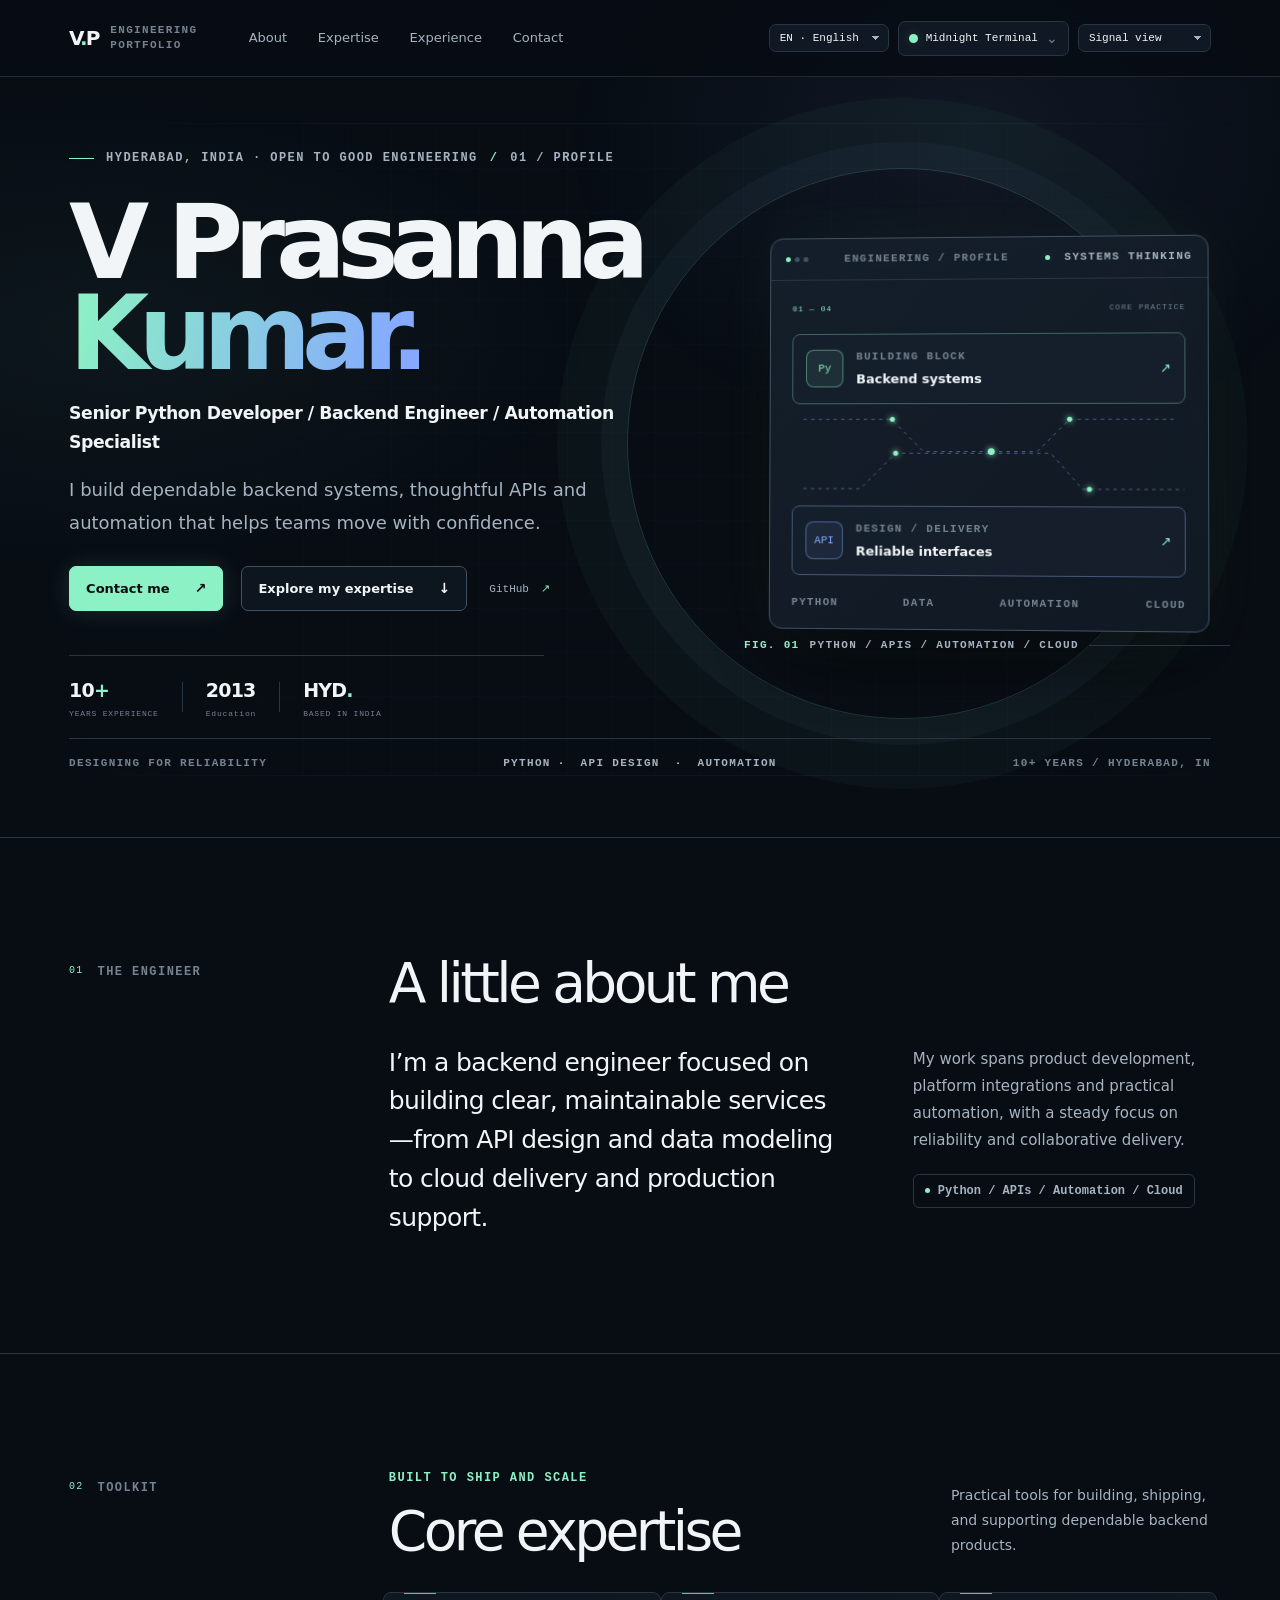
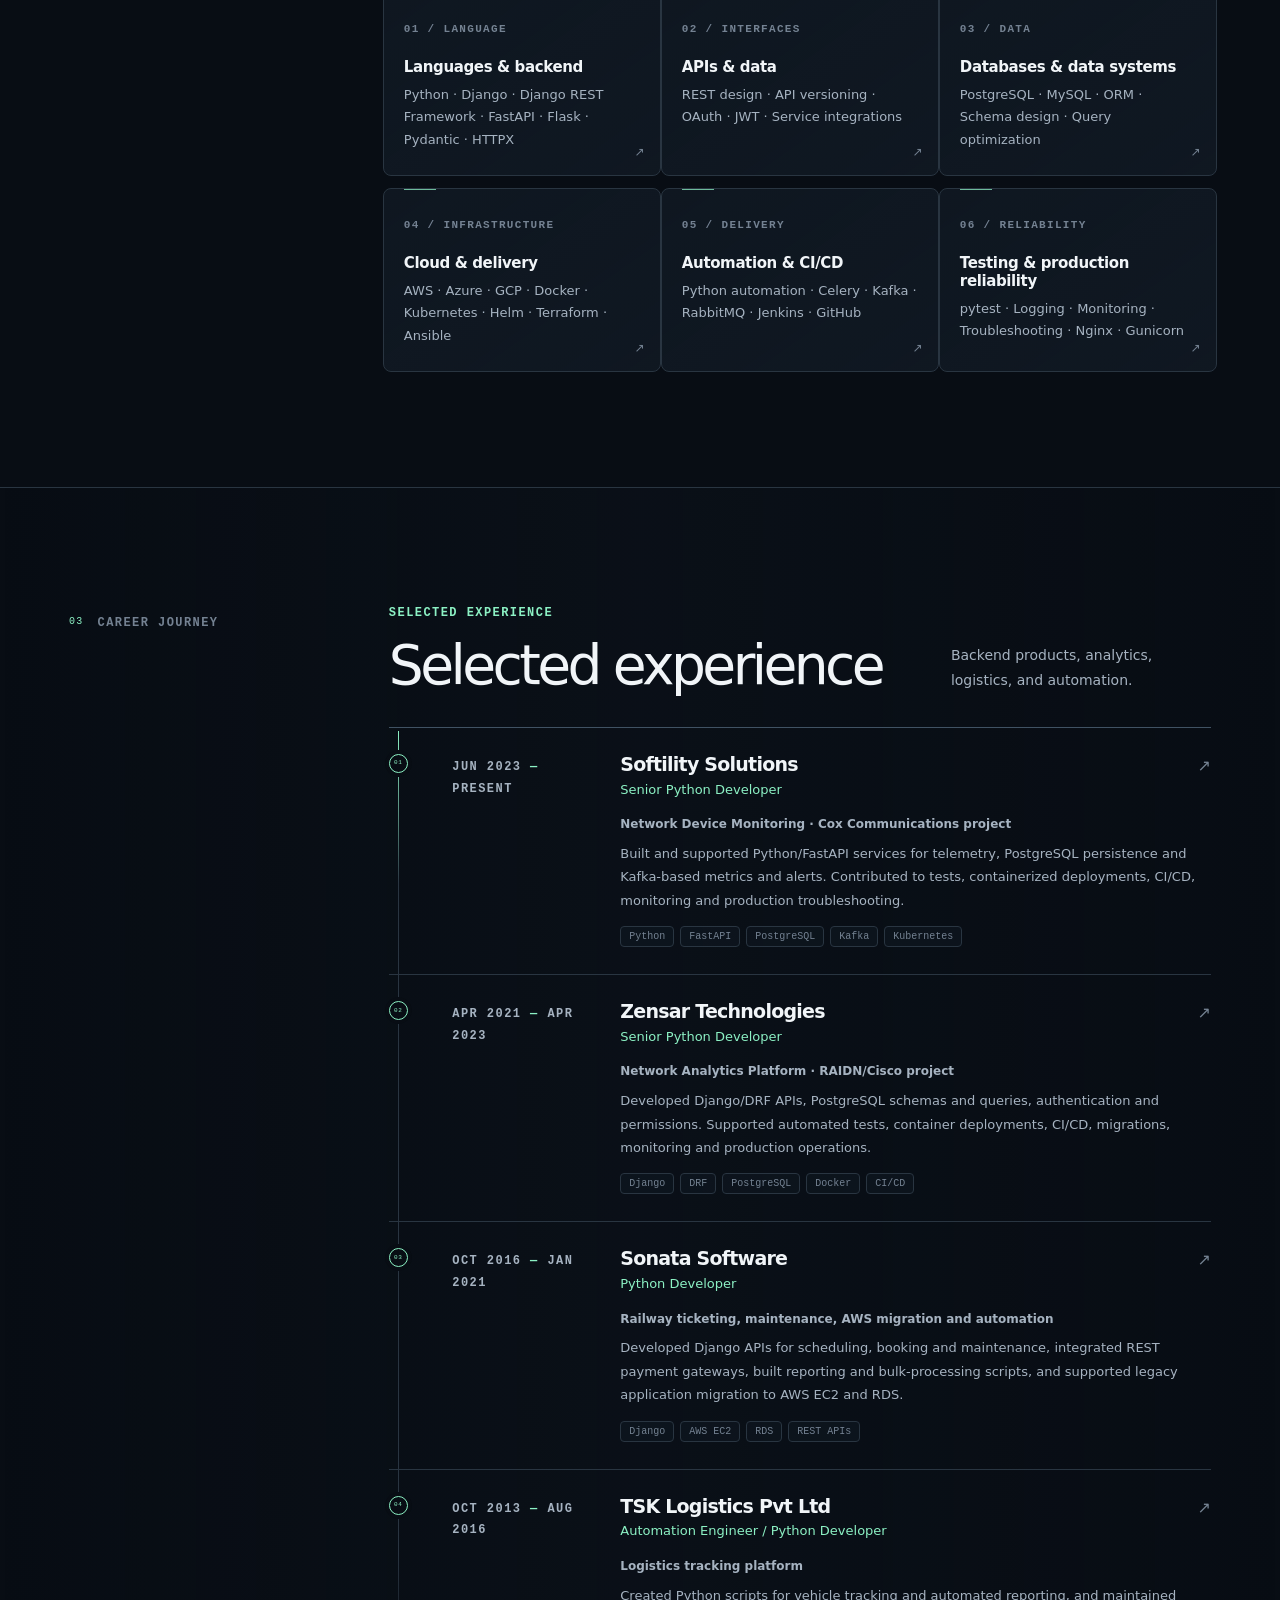
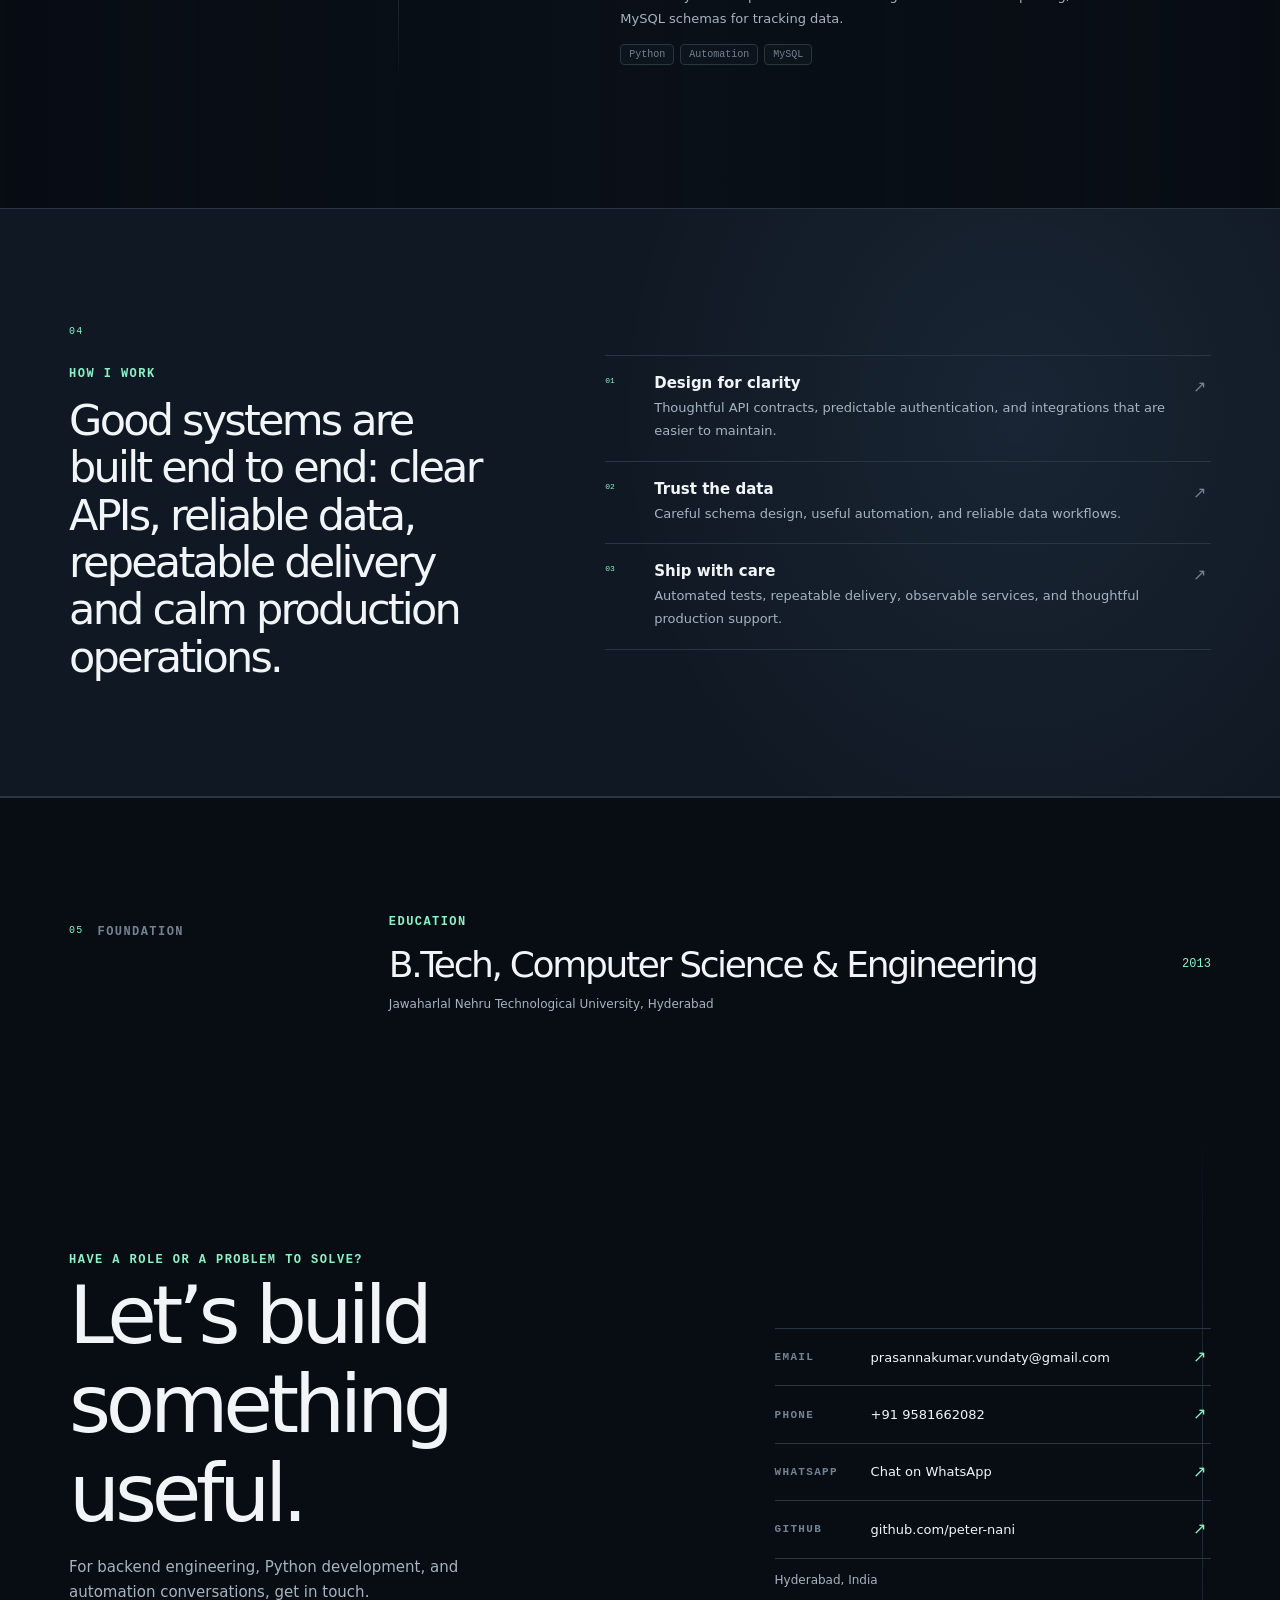
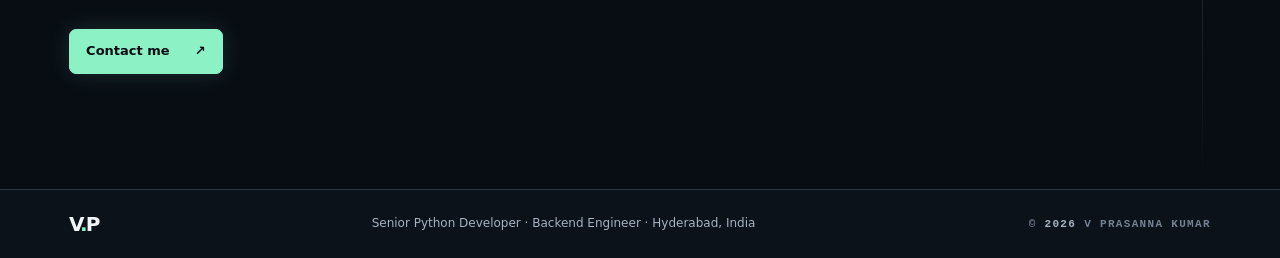
==== index.html @ 7257a162 "informative profile" ====
<!doctype html>
<html lang="en">
<head>
  <meta charset="utf-8">
  <meta name="viewport" content="width=device-width, initial-scale=1">
  <meta name="theme-color" content="#080d14">
  <meta name="author" content="V Prasanna Kumar">
  <meta name="robots" content="index, follow, max-snippet:-1, max-image-preview:large">
  <meta name="description" content="Senior Python Developer in Hyderabad, India, with 10+ years of experience in Python, Django, FastAPI, REST APIs, PostgreSQL, AWS, Docker, Kubernetes and automation.">
  <meta property="og:type" content="profile">
  <meta property="og:site_name" content="V Prasanna Kumar — Engineering Portfolio">
  <meta property="og:locale" content="en_IN">
  <meta property="og:title" content="V Prasanna Kumar — Senior Python Developer">
  <meta property="og:description" content="Backend systems, thoughtful APIs, and practical automation.">
  <meta property="og:url" content="/en/">
  <meta name="twitter:card" content="summary">
  <meta name="twitter:title" content="V Prasanna Kumar — Senior Python Developer">
  <meta name="twitter:description" content="Backend systems, thoughtful APIs, and practical automation.">
  <title>V Prasanna Kumar — Senior Python Developer | Django, FastAPI &amp; Backend APIs</title>
  <link rel="canonical" href="/en/">
  <link rel="alternate" hreflang="en" href="/en/">
  <link rel="alternate" hreflang="hi" href="/hi/">
  <link rel="alternate" hreflang="te" href="/te/">
  <link rel="alternate" hreflang="zh" href="/zh/">
  <link rel="alternate" hreflang="de" href="/de/">
  <link rel="alternate" hreflang="ur" href="/ur/">
  <link rel="alternate" hreflang="es" href="/es/">
  <link rel="alternate" hreflang="pt" href="/pt/">
  <link rel="alternate" hreflang="ru" href="/ru/">
  <link rel="alternate" hreflang="ar" href="/ar/">
  <link rel="alternate" hreflang="fr" href="/fr/">
  <link rel="alternate" hreflang="ko" href="/ko/">
  <link rel="alternate" hreflang="x-default" href="/en/">
  <link rel="icon" href="/favicon.svg" type="image/svg+xml">
  <script src="/theme-init.js"></script>
  <link href="https://cdn.jsdelivr.net/npm/bootstrap@5.3.8/dist/css/bootstrap.min.css" rel="stylesheet" integrity="sha384-sRIl4kxILFvY47J16cr9ZwB07vP4J8+LH7qKQnuqkuIAvNWLzeN8tE5YBujZqJLB" crossorigin="anonymous">
  <link rel="stylesheet" href="/styles.css">
  <link rel="stylesheet" href="/themes.css">
  <link rel="stylesheet" href="/views.css">
  <script type="application/ld+json">{"@context":"https://schema.org","@type":"ProfilePage","name":"V Prasanna Kumar — Senior Python Developer","url":"/en/","mainEntity":{"@type":"Person","name":"V Prasanna Kumar","jobTitle":"Senior Python Developer | Backend Engineer | Automation Specialist","description":"Senior Python developer with 10+ years of experience building maintainable services with Python, Django, Django REST Framework and FastAPI.","url":"/en/","email":"mailto:prasannakumar.vundaty@gmail.com","sameAs":["https://github.com/peter-nani"],"address":{"@type":"PostalAddress","addressLocality":"Hyderabad","addressCountry":"IN"},"knowsAbout":["Python","Django","FastAPI","REST API Development","PostgreSQL","AWS","Docker","Kubernetes","Automation"]}}</script>
</head>
<body data-theme="midnight" data-view="signal">
  <a class="skip-link" href="#main">Skip to content</a>
  <div class="ambient" aria-hidden="true"></div>
  <header class="site-header">
    <div class="header-inner container-fluid">
      <a class="brand" href="#top" aria-label="V Prasanna Kumar — home"><span class="brand-mark">V<span>.</span>P</span><span class="brand-caption">ENGINEERING<br>PORTFOLIO</span></a>
      <nav class="main-nav" aria-label="Main navigation">
        <a href="#about" data-i="navAbout">About</a><a href="#expertise" data-i="navExpertise">Expertise</a><a href="#experience" data-i="navExperience">Experience</a><a href="#contact" data-i="navContact">Contact</a>
      </nav>
      <div class="header-tools">
        <label class="visually-hidden" for="language">Choose language</label>
        <select id="language" class="form-select form-select-sm language-select" aria-label="Choose language">
          <option value="en">EN · English</option><option value="hi">हिंदी</option><option value="te">తెలుగు</option><option value="zh">中文</option><option value="de">Deutsch</option><option value="ur">اردو</option><option value="es">Español</option><option value="pt">Português</option><option value="ru">Русский</option><option value="ar">العربية</option><option value="fr">Français</option><option value="ko">한국어</option>
        </select>
        <details class="theme-picker">
          <summary aria-label="Choose a color theme"><span class="theme-current-dot"></span><span class="theme-current-name">Midnight Terminal</span><span class="chevron" aria-hidden="true">⌄</span></summary>
          <div class="theme-menu" role="group" aria-label="Color themes">
            <button type="button" class="theme-option" data-theme-value="midnight" aria-pressed="true"><i class="swatch swatch-midnight"></i>Midnight Terminal</button>
            <button type="button" class="theme-option" data-theme-value="navy" aria-pressed="false"><i class="swatch swatch-navy"></i>Executive Navy</button>
            <button type="button" class="theme-option" data-theme-value="nordic" aria-pressed="false"><i class="swatch swatch-nordic"></i>Nordic Light</button>
            <button type="button" class="theme-option" data-theme-value="violet" aria-pressed="false"><i class="swatch swatch-violet"></i>Electric Violet</button>
            <button type="button" class="theme-option" data-theme-value="emerald" aria-pressed="false"><i class="swatch swatch-emerald"></i>Emerald Studio</button>
            <button type="button" class="theme-option" data-theme-value="sunset" aria-pressed="false"><i class="swatch swatch-sunset"></i>Sunset Gradient</button>
            <button type="button" class="theme-option" data-theme-value="mono" aria-pressed="false"><i class="swatch swatch-mono"></i>Monochrome Editorial</button>
            <button type="button" class="theme-option" data-theme-value="ocean" aria-pressed="false"><i class="swatch swatch-ocean"></i>Oceanic Teal</button>
            <button type="button" class="theme-option" data-theme-value="sand" aria-pressed="false"><i class="swatch swatch-sand"></i>Warm Sand</button>
            <button type="button" class="theme-option" data-theme-value="cyber" aria-pressed="false"><i class="swatch swatch-cyber"></i>Cyberpunk Contrast</button>
            <button type="button" class="theme-option" data-theme-value="royal" aria-pressed="false"><i class="swatch swatch-royal"></i>Royal Blue</button>
            <button type="button" class="theme-option" data-theme-value="rose" aria-pressed="false"><i class="swatch swatch-rose"></i>Soft Rose</button>
          </div>
        </details>
        <label class="visually-hidden" for="view">Choose design version</label>
        <select id="view" class="form-select form-select-sm view-select" aria-label="Choose design version"><option value="signal">Signal view</option><option value="editorial">Editorial view</option><option value="studio">Studio view</option></select>
      </div>
    </div>
  </header>

  <main id="main">
    <section class="hero container-xxl" id="top" aria-labelledby="hero-title">
      <div class="hero-grid row align-items-center g-5">
        <div class="hero-copy col-lg-7 reveal">
          <div class="eyebrow"><span class="eyebrow-line"></span><span data-i="location">HYDERABAD, INDIA</span><span class="eyebrow-divider">/</span><span data-i="profileLabel">01 / PROFILE</span></div>
          <h1 id="hero-title">V Prasanna<br><span class="name-accent">Kumar<span class="name-period">.</span></span></h1>
          <p class="role-line" data-i="headline">Senior Python Developer / Backend Engineer / Automation Specialist</p>
          <p class="hero-intro" data-i="intro">I build dependable backend systems, thoughtful APIs and automation that helps teams move with confidence.</p>
          <div class="hero-actions">
            <a class="btn btn-primary action-primary" href="mailto:prasannakumar.vundaty@gmail.com"><span data-i="contactMe">Contact me</span><span class="button-arrow" aria-hidden="true">↗</span></a>
            <a class="btn btn-outline-secondary action-secondary" href="#expertise"><span data-i="explore">Explore my expertise</span><span class="button-arrow" aria-hidden="true">↓</span></a>
            <a class="github-link" href="https://github.com/peter-nani" target="_blank" rel="noopener noreferrer">GitHub <span aria-hidden="true">↗</span></a>
          </div>
          <div class="hero-facts"><div><strong>10<span>+</span></strong><small data-i="years">YEARS EXPERIENCE</small></div><span class="fact-divider"></span><div><strong>2013</strong><small data-i="educationTitle">EDUCATION</small></div><span class="fact-divider"></span><div><strong>HYD<span>.</span></strong><small data-i="based">BASED IN INDIA</small></div></div>
        </div>
        <div class="hero-art col-lg-5 reveal" role="group" aria-label="Technical focus: Python, APIs, automation, cloud">
          <div class="orbit orbit-one"></div><div class="orbit orbit-two"></div>
          <div class="console-window">
            <div class="console-top"><div class="console-lights"><i></i><i></i><i></i></div><span>ENGINEERING / PROFILE</span><span class="console-live"><i></i> SYSTEMS THINKING</span></div>
            <div class="console-content">
              <div class="console-index">01 — 04 <span>CORE PRACTICE</span></div>
              <div class="console-node"><div class="node-glyph">Py</div><div><small>BUILDING BLOCK</small><strong>Backend systems</strong></div><span class="node-mark">↗</span></div>
              <div class="circuit-map" aria-hidden="true"><svg viewBox="0 0 440 120" role="presentation"><path d="M2 18h105l38 38h80m0 0h54l38-38h121M2 100h68l42-42h113m0 0h70l37 42h118"/><circle cx="108" cy="18" r="3"/><circle cx="225" cy="56" r="4"/><circle cx="317" cy="18" r="3"/><circle cx="112" cy="58" r="3"/><circle cx="340" cy="100" r="3"/></svg></div>
              <div class="console-node node-secondary"><div class="node-glyph">API</div><div><small>DESIGN / DELIVERY</small><strong>Reliable interfaces</strong></div><span class="node-mark">↗</span></div>
              <div class="console-foot"><span>PYTHON</span><span>DATA</span><span>AUTOMATION</span><span>CLOUD</span></div>
            </div>
          </div>
          <div class="art-caption"><span class="caption-index">FIG. 01</span><span data-i="heroFocus">Python / APIs / Automation / Cloud</span><span class="caption-rule"></span></div>
        </div>
      </div>
      <div class="hero-bottomline"><span>DESIGNING FOR RELIABILITY</span><span class="bottomline-center">PYTHON<span>·</span> API DESIGN <span>·</span> AUTOMATION</span><span>10+ YEARS / HYDERABAD, IN</span></div>
    </section>

    <section class="content-section about-section" id="about" aria-labelledby="about-heading">
      <div class="container-xxl section-grid"><div class="section-aside reveal"><span class="section-number">01</span><span class="section-kicker">THE ENGINEER</span></div><div class="section-main reveal"><h2 id="about-heading" data-i="aboutTitle">Engineering that feels <em>thoughtful.</em></h2><div class="about-columns"><p class="about-lead" data-i="aboutCopy">I’m a backend engineer focused on building clear, maintainable services—from API design and data modeling to cloud delivery and production support.</p><div><p class="body-copy" data-i="aboutSub">My work spans product development, platform integrations and practical automation, with a steady focus on reliability and collaborative delivery.</p><div class="focus-stamp"><span class="stamp-dot"></span><span data-i="heroFocus">Python / APIs / Automation / Cloud</span></div></div></div></div></div>
    </section>

    <section class="content-section expertise-section" id="expertise" aria-labelledby="expertise-heading">
      <div class="container-xxl section-grid"><div class="section-aside reveal"><span class="section-number">02</span><span class="section-kicker">TOOLKIT</span></div><div class="section-main"><div class="section-heading-row reveal"><div><p class="micro-label">BUILT TO SHIP AND SCALE</p><h2 id="expertise-heading" data-i="expertiseTitle">Core expertise</h2></div><p class="heading-aside" data-i="skillIntro">Practical tools for building, shipping, and supporting dependable backend products.</p></div>
        <div class="expertise-grid row g-3">
          <article class="skill-panel col-md-6 col-xl-4 reveal"><span class="skill-index">01 / LANGUAGE</span><h3 data-i="backend">Python &amp; backend</h3><p>Python · Django · Django REST Framework · FastAPI · Flask · Pydantic · HTTPX</p><span class="panel-corner" aria-hidden="true">↗</span></article>
          <article class="skill-panel col-md-6 col-xl-4 reveal"><span class="skill-index">02 / INTERFACES</span><h3 data-i="apiData">APIs &amp; identity</h3><p>REST design · API versioning · OAuth · JWT · Service integrations</p><span class="panel-corner" aria-hidden="true">↗</span></article>
          <article class="skill-panel col-md-6 col-xl-4 reveal"><span class="skill-index">03 / DATA</span><h3 data-i="dataTitle">Databases &amp; data systems</h3><p>PostgreSQL · MySQL · ORM · Schema design · Query optimization</p><span class="panel-corner" aria-hidden="true">↗</span></article>
          <article class="skill-panel col-md-6 col-xl-4 reveal"><span class="skill-index">04 / INFRASTRUCTURE</span><h3 data-i="cloud">Cloud &amp; infrastructure</h3><p>AWS · Azure · GCP · Docker · Kubernetes · Helm · Terraform · Ansible</p><span class="panel-corner" aria-hidden="true">↗</span></article>
          <article class="skill-panel col-md-6 col-xl-4 reveal"><span class="skill-index">05 / DELIVERY</span><h3 data-i="automation">Automation &amp; CI/CD</h3><p>Python automation · Celery · Kafka · RabbitMQ · Jenkins · GitHub</p><span class="panel-corner" aria-hidden="true">↗</span></article>
          <article class="skill-panel col-md-6 col-xl-4 reveal"><span class="skill-index">06 / RELIABILITY</span><h3 data-i="reliability">Testing &amp; production</h3><p>pytest · Logging · Monitoring · Troubleshooting · Nginx · Gunicorn</p><span class="panel-corner" aria-hidden="true">↗</span></article>
        </div>
      </div></div>
    </section>

    <section class="content-section experience-section" id="experience" aria-labelledby="experience-heading">
      <div class="container-xxl section-grid"><div class="section-aside reveal"><span class="section-number">03</span><span class="section-kicker">CAREER JOURNEY</span></div><div class="section-main"><div class="section-heading-row reveal"><div><p class="micro-label">SELECTED EXPERIENCE</p><h2 id="experience-heading" data-i="experienceTitle">Experience, built over time.</h2></div><p class="heading-aside" data-i="experienceIntro">A track record across backend products, analytics, logistics and automation.</p></div>
        <div class="timeline">
          <article class="timeline-entry reveal"><div class="timeline-marker"><span>01</span></div><div class="timeline-date">JUN 2023 <span>—</span> PRESENT</div><div class="timeline-body"><div class="job-heading"><div><h3>Softility Solutions</h3><p class="job-title" data-i="softilityTitle">Senior Python Developer</p></div><span class="job-arrow" aria-hidden="true">↗</span></div><p class="project-context" data-i="softilityProject">Network Device Monitoring · Cox Communications project</p><p class="job-description" data-i="softilityCopy">Built and supported Python/FastAPI services for telemetry, PostgreSQL persistence and Kafka-based metrics and alerts. Contributed to tests, containerized deployments, CI/CD, monitoring and production troubleshooting.</p><div class="tag-list"><span>Python</span><span>FastAPI</span><span>PostgreSQL</span><span>Kafka</span><span>Kubernetes</span></div></div></article>
          <article class="timeline-entry reveal"><div class="timeline-marker"><span>02</span></div><div class="timeline-date">APR 2021 <span>—</span> APR 2023</div><div class="timeline-body"><div class="job-heading"><div><h3>Zensar Technologies</h3><p class="job-title" data-i="zensarTitle">Senior Python Developer</p></div><span class="job-arrow" aria-hidden="true">↗</span></div><p class="project-context" data-i="zensarProject">Network Analytics Platform · RAIDN/Cisco project</p><p class="job-description" data-i="zensarCopy">Developed Django/DRF APIs, PostgreSQL schemas and queries, authentication and permissions. Supported automated tests, container deployments, CI/CD, migrations, monitoring and production operations.</p><div class="tag-list"><span>Django</span><span>DRF</span><span>PostgreSQL</span><span>Docker</span><span>CI/CD</span></div></div></article>
          <article class="timeline-entry reveal"><div class="timeline-marker"><span>03</span></div><div class="timeline-date">OCT 2016 <span>—</span> JAN 2021</div><div class="timeline-body"><div class="job-heading"><div><h3>Sonata Software</h3><p class="job-title" data-i="sonataTitle">Python Developer</p></div><span class="job-arrow" aria-hidden="true">↗</span></div><p class="project-context" data-i="sonataProject">Railway ticketing, maintenance, AWS migration and automation</p><p class="job-description" data-i="sonataCopy">Developed Django APIs for scheduling, booking and maintenance, integrated REST payment gateways, built reporting and bulk-processing scripts, and supported legacy application migration to AWS EC2 and RDS.</p><div class="tag-list"><span>Django</span><span>AWS EC2</span><span>RDS</span><span>REST APIs</span></div></div></article>
          <article class="timeline-entry reveal"><div class="timeline-marker"><span>04</span></div><div class="timeline-date">OCT 2013 <span>—</span> AUG 2016</div><div class="timeline-body"><div class="job-heading"><div><h3>TSK Logistics Pvt Ltd</h3><p class="job-title" data-i="tskTitle">Automation Engineer / Python Developer</p></div><span class="job-arrow" aria-hidden="true">↗</span></div><p class="project-context" data-i="tskProject">Logistics tracking platform</p><p class="job-description" data-i="tskCopy">Created Python scripts for vehicle tracking and automated reporting, and maintained MySQL schemas for tracking data.</p><div class="tag-list"><span>Python</span><span>Automation</span><span>MySQL</span></div></div></article>
        </div>
      </div></div>
    </section>

    <section class="approach-section" aria-labelledby="approach-heading"><div class="container-xxl approach-inner"><div class="approach-intro reveal"><span class="section-number">04</span><p class="micro-label" data-i="focusLabel">ENGINEERING APPROACH</p><h2 id="approach-heading" data-i="focusCopy">Good systems are built end to end: clear APIs, reliable data, repeatable delivery and calm production operations.</h2></div><div class="approach-list"><article class="approach-item reveal"><span>01</span><div><h3 data-i="approachApi">Design for clarity</h3><p data-i="approachApiCopy">Thoughtful API contracts, predictable authentication, and integrations that are easier to maintain.</p></div><i aria-hidden="true">↗</i></article><article class="approach-item reveal"><span>02</span><div><h3 data-i="approachData">Trust the data</h3><p data-i="approachDataCopy">Careful schema design, useful automation, and reliable data workflows.</p></div><i aria-hidden="true">↗</i></article><article class="approach-item reveal"><span>03</span><div><h3 data-i="approachDelivery">Ship with care</h3><p data-i="approachDeliveryCopy">Automated tests, repeatable CI/CD, observable services, and thoughtful production support.</p></div><i aria-hidden="true">↗</i></article></div></div></section>

    <section class="content-section education-section" id="education" aria-labelledby="education-heading"><div class="container-xxl section-grid"><div class="section-aside reveal"><span class="section-number">05</span><span class="section-kicker">FOUNDATION</span></div><div class="section-main education-main reveal"><div><p class="micro-label" data-i="educationTitle">EDUCATION</p><h2 id="education-heading" data-i="degree">B.Tech, Computer Science &amp; Engineering</h2><p>Jawaharlal Nehru Technological University, Hyderabad</p></div><span class="education-year">2013</span></div></div></section>

    <section class="contact-section" id="contact" aria-labelledby="contact-heading"><div class="container-xxl contact-inner"><div class="contact-copy reveal"><span class="micro-label" data-i="contactLabel">HAVE A ROLE OR A PROBLEM TO SOLVE?</span><h2 id="contact-heading" data-i="contactTitle">Let’s build something useful.</h2><p data-i="contactIntro">For backend engineering, Python development, and automation conversations, get in touch.</p><a class="btn btn-primary action-primary contact-cta" href="mailto:prasannakumar.vundaty@gmail.com"><span data-i="contactMe">Contact me</span><span aria-hidden="true">↗</span></a></div><div class="contact-links reveal"><a href="mailto:prasannakumar.vundaty@gmail.com"><span class="contact-link-label">EMAIL</span><strong>prasannakumar.vundaty@gmail.com</strong><i aria-hidden="true">↗</i></a><a href="tel:+919581662082"><span class="contact-link-label">PHONE</span><strong>+91 9581662082</strong><i aria-hidden="true">↗</i></a><a href="https://wa.me/919581662082" target="_blank" rel="noopener noreferrer"><span class="contact-link-label">WHATSAPP</span><strong>Chat on WhatsApp</strong><i aria-hidden="true">↗</i></a><a href="https://github.com/peter-nani" target="_blank" rel="noopener noreferrer"><span class="contact-link-label">GITHUB</span><strong>github.com/peter-nani</strong><i aria-hidden="true">↗</i></a><p class="contact-location" data-i="contactLocation">Hyderabad, India</p></div></div></section>
  </main>

  <footer class="site-footer"><div class="container-xxl footer-inner"><a class="brand" href="#top"><span class="brand-mark">V<span>.</span>P</span></a><p data-i="footer">Senior Python Developer · Backend Engineer · Hyderabad, India</p><span class="footer-code">© <span id="year"></span> V PRASANNA KUMAR</span></div></footer>
  <script src="/translations.js"></script>
  <script src="/app.js" defer></script>
</body>
</html>
---- styles.css ----
:root {
  --bg: #080d14;
  --surface: #101923;
  --surface-raised: #151f2b;
  --surface-glass: color-mix(in srgb, var(--surface) 78%, transparent);
  --text: #f1f5f8;
  --muted: #a6b3c1;
  --subtle: #748292;
  --accent: #8cf1c4;
  --accent-2: #85a9ff;
  --line: #293541;
  --line-strong: #405263;
  --glow: color-mix(in srgb, var(--accent) 18%, transparent);
  --shadow: 0 28px 90px color-mix(in srgb, #000 36%, transparent);
  --radius: 14px;
  --radius-small: 8px;
  --font-sans: Inter, ui-sans-serif, system-ui, -apple-system, BlinkMacSystemFont, "Segoe UI", sans-serif;
  --font-serif: "Iowan Old Style", "Palatino Linotype", "Book Antiqua", Georgia, serif;
  --font-mono: "SFMono-Regular", Consolas, "Liberation Mono", monospace;
  --ease: cubic-bezier(.2,.75,.25,1);
  color-scheme: dark;
  font-family: var(--font-sans);
  scroll-behavior: smooth;
  scroll-padding-top: 100px;
}
* { box-sizing: border-box; }
html { background: var(--bg); }
body { min-width: 320px; margin: 0; color: var(--text); background: var(--bg); font-family: var(--font-sans); font-size: 16px; line-height: 1.65; overflow-x: clip; isolation: isolate; transition: color .35s var(--ease), background-color .35s var(--ease); }
body,.site-header,.theme-picker summary,.theme-option,.console-window,.console-node,.skill-panel,.approach-section,.site-footer,.timeline-marker,.tag-list span { transition-property:color,background-color,border-color,box-shadow; transition-duration:.35s; transition-timing-function:var(--ease); }
body, button, select, a { -webkit-tap-highlight-color: transparent; }
::selection { color: var(--bg); background: var(--accent); }
a { color: inherit; text-decoration: none; }
a:focus-visible, button:focus-visible, select:focus-visible, summary:focus-visible { outline: 2px solid var(--accent); outline-offset: 4px; }
button, select { font: inherit; }
.skip-link { position: fixed; z-index: 100; top: -60px; left: 16px; padding: 10px 14px; color: var(--bg); background: var(--accent); border-radius: 6px; }
.skip-link:focus { top: 12px; }
.ambient { position: fixed; z-index: 0; inset: 0; pointer-events: none; opacity: .8; background: radial-gradient(ellipse at 76% 15%, color-mix(in srgb, var(--accent-2) 9%, transparent), transparent 31%), radial-gradient(ellipse at 8% 37%, color-mix(in srgb, var(--accent) 6%, transparent), transparent 32%); transition: opacity .4s, background .4s; }
.site-header { position: sticky; z-index: 20; top: 0; width: 100%; border-bottom: 1px solid color-mix(in srgb, var(--line) 78%, transparent); background: color-mix(in srgb, var(--bg) 84%, transparent); backdrop-filter: blur(18px); -webkit-backdrop-filter: blur(18px); }
.header-inner { min-height: 76px; max-width: 1600px; margin: auto; padding: 0 clamp(22px, 5.4vw, 84px); display: flex; align-items: center; gap: clamp(24px, 4vw, 62px); }
.brand { display: inline-flex; flex: 0 0 auto; align-items: center; gap: 12px; }
.brand-mark { font-size: 20px; font-weight: 720; line-height: 1; letter-spacing: -.1em; }
.brand-mark span { color: var(--accent); }
.brand-caption { color: var(--subtle); font: 600 11px/1.35 var(--font-mono); letter-spacing: .12em; }
.main-nav { display: flex; flex: 1 1 auto; align-items: center; gap: clamp(17px, 2.4vw, 36px); }
.main-nav a { position: relative; padding: 7px 0; color: var(--muted); font-size: 13px; transition: color .2s; }
.main-nav a::after { position: absolute; right: 0; bottom: 1px; left: 0; height: 1px; background: var(--accent); content: ""; transform: scaleX(0); transform-origin: left; transition: transform .25s var(--ease); }
.main-nav a:hover { color: var(--text); }
.main-nav a:hover::after { transform: scaleX(1); }
.header-tools { display: flex; flex: 0 0 auto; align-items: center; gap: 9px; }
.language-select, .view-select { width: auto; min-width: 86px; max-width: 155px; padding: 7px 28px 7px 10px; border: 1px solid var(--line); border-radius: 7px; color: var(--text); background-color: var(--surface); background-image: linear-gradient(45deg,transparent 50%,var(--muted) 50%),linear-gradient(135deg,var(--muted) 50%,transparent 50%); background-position: calc(100% - 12px) 50%,calc(100% - 8px) 50%; background-size: 4px 4px,4px 4px; background-repeat: no-repeat; font: 11px var(--font-mono); }
.view-select { min-width: 112px; }
.form-select:focus { border-color: var(--accent); box-shadow: 0 0 0 3px var(--glow); }
.theme-picker { position: relative; }
.theme-picker summary { display: flex; min-height: 35px; align-items: center; gap: 8px; padding: 0 10px; border: 1px solid var(--line); border-radius: 7px; color: var(--text); background: var(--surface); cursor: pointer; font: 11px var(--font-mono); list-style: none; white-space: nowrap; }
.theme-picker summary::-webkit-details-marker { display: none; }
.theme-current-dot { width: 9px; height: 9px; border-radius: 50%; background: var(--accent); box-shadow: 0 0 12px var(--glow); }
.chevron { color: var(--subtle); font-size: 14px; transition: transform .2s; }
.theme-picker[open] .chevron { transform: rotate(180deg); }
.theme-menu { position: absolute; top: calc(100% + 11px); right: 0; display: grid; width: 342px; grid-template-columns: 1fr 1fr; gap: 4px; padding: 10px; border: 1px solid var(--line-strong); border-radius: 12px; background: var(--surface); box-shadow: var(--shadow); animation: menu-in .16s var(--ease) both; }
.theme-option { display: flex; min-width: 0; align-items: center; gap: 9px; padding: 9px 8px; border: 1px solid transparent; border-radius: 7px; color: var(--muted); background: transparent; cursor: pointer; text-align: left; font-size: 12px; transition: color .18s, background .18s, border-color .18s; }
.theme-option:hover, .theme-option[aria-pressed="true"] { border-color: var(--line); color: var(--text); background: var(--surface-raised); }
.theme-option[aria-pressed="true"] { box-shadow: inset 2px 0 var(--accent); }
.swatch { display: block; flex: 0 0 21px; height: 21px; border: 1px solid #ffffff35; border-radius: 6px; background: var(--swatch); }
.swatch-midnight { --swatch: linear-gradient(135deg,#080d14 55%,#8cf1c4 56%); }
.swatch-navy { --swatch: linear-gradient(135deg,#0c1830 55%,#9bbdff 56%); }
.swatch-nordic { --swatch: linear-gradient(135deg,#f4f8fa 55%,#08798b 56%); }
.swatch-violet { --swatch: linear-gradient(135deg,#151021 55%,#c2a0ff 56%); }
.swatch-emerald { --swatch: linear-gradient(135deg,#0d211a 55%,#a1dfb2 56%); }
.swatch-sunset { --swatch: linear-gradient(135deg,#211419 55%,#ffad72 56%); }
.swatch-mono { --swatch: linear-gradient(135deg,#f4f2ec 55%,#191919 56%); }
.swatch-ocean { --swatch: linear-gradient(135deg,#082128 55%,#7ddbd0 56%); }
.swatch-sand { --swatch: linear-gradient(135deg,#f1e8d8 55%,#9a593d 56%); }
.swatch-cyber { --swatch: linear-gradient(135deg,#0b0d14 55%,#61f4ed 56%); }
.swatch-royal { --swatch: linear-gradient(135deg,#edf3ff 55%,#2453c5 56%); }
.swatch-rose { --swatch: linear-gradient(135deg,#fbf0ef 55%,#a44b68 56%); }

.hero { position: relative; z-index: 1; isolation: isolate; max-width: 1600px; min-height: min(760px, calc(100svh - 76px)); padding: clamp(58px,8vh,104px) clamp(22px,5.4vw,84px) 27px; overflow: hidden; }
.hero::before { position: absolute; z-index: -1; top: 6%; right: 3%; bottom: 8%; left: 3%; border: 1px solid color-mix(in srgb, var(--line) 45%, transparent); background-image: linear-gradient(color-mix(in srgb, var(--line) 15%, transparent) 1px, transparent 1px), linear-gradient(90deg,color-mix(in srgb, var(--line) 15%, transparent) 1px, transparent 1px); background-size: 52px 52px; content: ""; opacity: .44; mask-image: linear-gradient(90deg,transparent,black 28%,black 82%,transparent); }
.hero::after { position: absolute; z-index: -1; top: 12%; right: 8%; width: min(43vw,570px); aspect-ratio: 1; border: 1px solid color-mix(in srgb,var(--accent) 19%,transparent); border-radius: 50%; box-shadow: 0 0 0 26px color-mix(in srgb,var(--accent-2) 4%,transparent), 0 0 0 70px color-mix(in srgb,var(--accent) 3%,transparent); content: ""; pointer-events: none; animation: orbit-breathe 8s ease-in-out infinite alternate; }
.hero-grid { position: relative; z-index: 1; min-height: 570px; }
.hero-copy { position: relative; z-index: 2; }
.eyebrow, .micro-label, .section-kicker, .section-number, .skill-index, .console-top, .console-index, .console-node small, .console-foot, .art-caption, .hero-bottomline, .timeline-date, .timeline-marker, .contact-link-label, .footer-code { font-family: var(--font-mono); letter-spacing: .12em; text-transform: uppercase; }
.eyebrow { display: flex; align-items: center; gap: 12px; color: var(--muted); font-size: 12px; font-weight: 650; }
.eyebrow-line { width: 25px; height: 1px; background: var(--accent); box-shadow: 0 0 11px var(--glow); }
.eyebrow-divider { color: var(--accent); }
h1 { margin: 28px 0 20px; font-size: clamp(64px, 8.1vw, 118px); font-weight: 630; letter-spacing: -.088em; line-height: .88; }
.name-accent { color: var(--accent); background: linear-gradient(105deg,var(--accent) 4%,var(--accent-2) 92%); background-clip: text; -webkit-text-fill-color: transparent; }
.name-period { color: var(--text); }
.role-line { max-width: 590px; color: var(--text); font-size: clamp(14px,1.35vw,18px); font-weight: 550; letter-spacing: -.025em; }
.hero-intro { max-width: 540px; margin: 18px 0 27px; color: var(--muted); font-size: clamp(15px,1.5vw,18px); line-height: 1.8; }
.hero-actions { display: flex; flex-wrap: wrap; align-items: center; gap: 11px 18px; }
.action-primary, .action-secondary { display: inline-flex; min-height: 45px; align-items: center; justify-content: center; gap: 25px; padding: 0 16px; border-radius: 7px; font-size: 13px; font-weight: 600; transition: color .2s, background .2s, border-color .2s, transform .2s, box-shadow .2s; }
.action-primary { border-color: var(--accent); color: var(--bg); background: var(--accent); box-shadow: 0 0 24px color-mix(in srgb,var(--accent) 14%,transparent); }
.action-primary:hover { border-color: var(--accent); color: var(--bg); background: color-mix(in srgb,var(--accent) 88%,white); box-shadow: 0 8px 30px var(--glow); transform: translateY(-2px); }
.action-secondary { border-color: var(--line-strong); color: var(--text); background: var(--surface-glass); }
.action-secondary:hover { border-color: var(--accent); color: var(--accent); background: var(--surface-raised); transform: translateY(-2px); }
.action-primary:active,.action-secondary:active { transform:translateY(0) scale(.985); }
.button-arrow { color: currentColor; font-size: 14px; transition: transform .2s; }
.action-primary:hover .button-arrow, .action-secondary:hover .button-arrow { transform: translate(2px,-1px); }
.github-link { padding: 8px 4px; color: var(--muted); font: 11px var(--font-mono); transition: color .2s; }
.github-link span { padding-left: 5px; color: var(--accent); }
.github-link:hover { color: var(--text); }
.hero-facts { display: flex; max-width: 475px; align-items: center; gap: 23px; margin-top: 44px; padding-top: 19px; border-top: 1px solid var(--line); }
.hero-facts div { display: grid; gap: 3px; }
.hero-facts strong { font-size: 19px; font-weight: 600; letter-spacing: -.04em; }
.hero-facts strong span { color: var(--accent); }
.hero-facts small { color: var(--subtle); font: 8px var(--font-mono); letter-spacing: .1em; }
.fact-divider { width: 1px; height: 30px; background: var(--line); }
.hero-art { position: relative; display: flex; min-height: 460px; align-items: center; justify-content: center; }
.orbit { position: absolute; width: 86%; aspect-ratio: 1; border: 1px solid color-mix(in srgb,var(--accent) 24%,transparent); border-radius: 50%; pointer-events: none; }
.orbit-one { transform: scaleY(.42) rotate(-31deg); }
.orbit-two { width: 72%; transform: scaleY(.42) rotate(34deg); border-color: color-mix(in srgb,var(--accent-2) 35%,transparent); }
.console-window { position: relative; width: min(100%,440px); border: 1px solid var(--line-strong); border-radius: 13px; background: linear-gradient(140deg,color-mix(in srgb,var(--surface-raised) 92%,transparent),color-mix(in srgb,var(--surface) 94%,transparent)); box-shadow: var(--shadow), 0 0 65px color-mix(in srgb,var(--accent) 7%,transparent); backdrop-filter: blur(14px); }
.console-top { display: flex; min-height: 42px; align-items: center; justify-content: space-between; gap: 10px; padding: 0 15px; border-bottom: 1px solid var(--line); color: var(--subtle); font-size: 11px; font-weight: 650; }
.console-lights { display: flex; gap: 4px; }
.console-lights i { width: 5px; height: 5px; border-radius: 50%; background: var(--line-strong); }
.console-lights i:first-child { background: var(--accent); }
.console-live { color: var(--muted); white-space: nowrap; }
.console-live i, .stamp-dot { display: inline-block; width: 5px; height: 5px; margin-right: 6px; border-radius: 50%; background: var(--accent); box-shadow: 0 0 10px var(--glow); }
.console-content { padding: 22px 22px 17px; }
.console-index { display: flex; justify-content: space-between; margin-bottom: 19px; color: var(--accent); font-size: 8px; }
.console-index span { color: var(--subtle); }
.console-node { position: relative; z-index: 2; display: flex; align-items: center; gap: 13px; padding: 13px; border: 1px solid color-mix(in srgb,var(--accent) 25%,var(--line)); border-radius: 8px; background: color-mix(in srgb,var(--surface-raised) 90%,transparent); }
.node-glyph { display: grid; width: 38px; height: 38px; flex: 0 0 38px; place-items: center; border: 1px solid color-mix(in srgb,var(--accent) 43%,transparent); border-radius: 8px; color: var(--accent); background: color-mix(in srgb,var(--accent) 8%,transparent); font: 11px var(--font-mono); }
.console-node small { display: block; margin-bottom: 3px; color: var(--subtle); font-size: 11px; font-weight: 650; }
.console-node strong { display: block; font-size: 13px; font-weight: 550; }
.node-mark { margin-left: auto; color: var(--accent); font-size: 13px; }
.circuit-map { height: 102px; padding: 0 9px; }
.circuit-map svg { width: 100%; height: 100%; overflow: visible; }
.circuit-map path { fill: none; stroke: color-mix(in srgb,var(--accent-2) 46%,var(--line)); stroke-width: 1; stroke-dasharray: 4 5; }
.circuit-map circle { fill: var(--accent); filter: drop-shadow(0 0 4px var(--accent)); }
.node-secondary { border-color: color-mix(in srgb,var(--accent-2) 30%,var(--line)); }
.node-secondary .node-glyph { border-color: color-mix(in srgb,var(--accent-2) 44%,transparent); color: var(--accent-2); background: color-mix(in srgb,var(--accent-2) 8%,transparent); }
.console-foot { display: flex; justify-content: space-between; gap: 7px; margin-top: 18px; color: var(--subtle); font-size: 11px; font-weight: 650; }
.art-caption { position: absolute; right: 1%; bottom: 2%; left: 1%; display: flex; align-items: center; gap: 10px; color: var(--muted); font-size: 11px; font-weight: 650; }
.caption-index { color: var(--accent); }
.caption-rule { height: 1px; flex: 1; background: var(--line); }
.hero-bottomline { display: flex; justify-content: space-between; gap: 14px; margin-top: 20px; padding-top: 15px; border-top: 1px solid var(--line); color: var(--subtle); font-size: 11px; font-weight: 650; }
.bottomline-center { color: var(--muted); }
.bottomline-center span { padding: 0 7px; color: var(--accent); }

.content-section { position: relative; z-index: 1; padding: clamp(74px,9vw,128px) 0; border-top: 1px solid var(--line); }
.section-grid { display: grid; max-width: 1450px; grid-template-columns: minmax(140px, .28fr) minmax(0,1fr); gap: clamp(35px,7vw,100px); padding-right: clamp(22px,5.4vw,84px); padding-left: clamp(22px,5.4vw,84px); }
.section-aside { display: flex; align-items: flex-start; gap: 14px; padding-top: 10px; }
.section-number { color: var(--accent); font-size: 10px; }
.section-kicker { color: var(--subtle); font-size: 12px; font-weight: 650; }
.section-main { min-width: 0; }
h2 { margin: 0; font-size: clamp(34px,4.3vw,58px); font-weight: 540; letter-spacing: -.065em; line-height: 1.1; }
h2 em { color: var(--accent); font-family: var(--font-serif); font-weight: 400; }
.about-columns { display: grid; grid-template-columns: minmax(0,1.2fr) minmax(230px,.8fr); gap: clamp(30px,6vw,88px); margin-top: 30px; }
.about-lead { max-width: 670px; margin: 0; color: var(--text); font-size: clamp(18px,2.1vw,25px); line-height: 1.55; letter-spacing: -.025em; }
.body-copy { margin: 2px 0 20px; color: var(--muted); font-size: 15px; line-height: 1.8; }
.focus-stamp { display: inline-flex; align-items: center; padding: 9px 11px; border: 1px solid var(--line); border-radius: 6px; color: var(--muted); font: 600 12px var(--font-mono); }
.focus-stamp .stamp-dot { margin-right: 8px; }
.section-heading-row { display: flex; align-items: flex-end; justify-content: space-between; gap: 28px; margin-bottom: 31px; }
.micro-label { margin: 0 0 12px; color: var(--accent); font-size: 12px; font-weight: 650; }
.heading-aside { max-width: 260px; margin: 0 0 3px; color: var(--muted); font-size: 14px; line-height: 1.8; }
.expertise-grid { --bs-gutter-x: 12px; --bs-gutter-y: 12px; }
.skill-panel { position: relative; min-height: 184px; padding: 21px 20px 19px; overflow: hidden; border: 1px solid var(--line); border-radius: var(--radius-small); background: linear-gradient(145deg,color-mix(in srgb,var(--surface) 88%,transparent),color-mix(in srgb,var(--surface-raised) 60%,transparent)); transition: border-color .25s, transform .25s var(--ease), background .25s; }
.skill-panel::before { position: absolute; top: 0; left: 20px; width: 32px; height: 1px; background: var(--accent); content: ""; opacity: .75; }
.skill-panel:hover { border-color: color-mix(in srgb,var(--accent) 55%,var(--line)); background: var(--surface-raised); transform: translateY(-3px); }
.skill-index { color: var(--subtle); font-size: 11px; font-weight: 650; }
.skill-panel h3 { margin: 17px 0 8px; font-size: 15px; font-weight: 560; letter-spacing: -.025em; }
.skill-panel p { max-width: 300px; margin: 0; color: var(--muted); font-size: 13px; line-height: 1.75; }
.panel-corner { position: absolute; right: 15px; bottom: 12px; color: var(--subtle); font-size: 12px; transition: color .2s, transform .2s; }
.skill-panel:hover .panel-corner { color: var(--accent); transform: translate(2px,-2px); }

.experience-section { background: linear-gradient(90deg,transparent,color-mix(in srgb,var(--surface) 25%,transparent),transparent); }
.timeline { position: relative; margin-top: 10px; }
.timeline::before { position: absolute; top: 4px; bottom: 4px; left: 9px; width: 1px; background: linear-gradient(var(--accent),var(--line) 16%,var(--line) 86%,transparent); content: ""; }
.timeline-entry { position: relative; display: grid; grid-template-columns: 34px minmax(120px,.38fr) minmax(0,1.62fr); gap: clamp(12px,2.3vw,30px); padding: 25px 0 27px; border-top: 1px solid var(--line); }
.timeline-entry:first-child { border-top-color: var(--line-strong); }
.timeline-marker { position: relative; z-index: 2; display: grid; width: 19px; height: 19px; place-items: center; margin-top: 1px; border: 1px solid var(--accent); border-radius: 50%; color: var(--accent); background: var(--bg); font-size: 6px; box-shadow: 0 0 0 4px var(--bg); }
.timeline-date { padding-top: 4px; color: var(--muted); font-size: 12px; font-weight: 600; line-height: 1.8; }
.timeline-date span { color: var(--accent); }
.timeline-body { min-width: 0; }
.job-heading { display: flex; align-items: flex-start; justify-content: space-between; gap: 14px; }
.job-heading h3 { margin: 0; font-size: 19px; font-weight: 560; letter-spacing: -.04em; }
.job-title { margin: 3px 0 0; color: var(--accent); font-size: 13px; }
.job-arrow { color: var(--subtle); transition: transform .2s,color .2s; }
.timeline-entry:hover .job-arrow { color: var(--accent); transform: translate(2px,-2px); }
.project-context { margin: 15px 0 7px; color: var(--muted); font-size: 12px; font-weight: 550; }
.job-description { max-width: 690px; margin: 0; color: var(--muted); font-size: 13px; line-height: 1.8; }
.tag-list { display: flex; flex-wrap: wrap; gap: 6px; margin-top: 14px; }
.tag-list span { padding: 4px 8px; border: 1px solid var(--line); border-radius: 4px; color: var(--subtle); background: color-mix(in srgb,var(--surface) 52%,transparent); font: 10px var(--font-mono); transition: color .2s,border-color .2s,background .2s; }
.tag-list span:hover { border-color: var(--accent); color: var(--accent); background: var(--surface-raised); }

.approach-section { position: relative; z-index: 1; padding: clamp(75px,9vw,120px) 0; border-block: 1px solid var(--line); background: var(--surface); overflow: hidden; }
.approach-section::before { position: absolute; top: -50%; right: -12%; width: 65%; height: 170%; background: radial-gradient(ellipse,color-mix(in srgb,var(--accent-2) 8%,transparent),transparent 68%); content: ""; pointer-events: none; }
.approach-inner { position: relative; display: grid; max-width: 1450px; grid-template-columns: .82fr 1.18fr; gap: clamp(45px,9vw,140px); padding-right: clamp(22px,5.4vw,84px); padding-left: clamp(22px,5.4vw,84px); }
.approach-intro .section-number { display: block; margin-bottom: 25px; }
.approach-intro h2 { max-width: 470px; font-size: clamp(27px,3.4vw,43px); }
.approach-list { align-self: center; }
.approach-item { display: grid; grid-template-columns: 34px minmax(0,1fr) 18px; gap: 15px; padding: 18px 0; border-top: 1px solid var(--line); }
.approach-item:last-child { border-bottom: 1px solid var(--line); }
.approach-item>span { padding-top: 2px; color: var(--accent); font: 8px var(--font-mono); }
.approach-item h3 { margin: 0 0 4px; font-size: 15px; font-weight: 570; }
.approach-item p { max-width: 520px; margin: 0; color: var(--muted); font-size: 13px; line-height: 1.8; }
.approach-item i { color: var(--subtle); font-style: normal; transition: color .2s,transform .2s; }
.approach-item:hover i { color: var(--accent); transform: translate(2px,-2px); }

.education-main { display: flex; align-items: center; justify-content: space-between; gap: 24px; }
.education-main h2 { font-size: clamp(23px,3vw,36px); }
.education-main>div>p:last-child { margin: 10px 0 0; color: var(--muted); font-size: 12px; }
.education-year { color: var(--accent); font: 12px var(--font-mono); }
.contact-section { position: relative; z-index: 1; padding: clamp(75px,9vw,120px) 0; overflow: hidden; }
.contact-section::before { position: absolute; top: 0; right: 6%; width: 1px; height: 100%; background: linear-gradient(transparent,var(--line),transparent); content: ""; }
.contact-inner { position: relative; display: grid; max-width: 1450px; grid-template-columns: 1.15fr .85fr; gap: clamp(45px,9vw,140px); padding-right: clamp(22px,5.4vw,84px); padding-left: clamp(22px,5.4vw,84px); }
.contact-copy h2 { max-width: 650px; font-size: clamp(44px,6.3vw,82px); }
.contact-copy>p { max-width: 430px; margin: 18px 0 24px; color: var(--muted); font-size: 15px; }
.contact-cta { min-width: 150px; justify-content: space-between; }
.contact-links { display: grid; align-content: center; }
.contact-links>a { display: grid; position: relative; grid-template-columns: 86px minmax(0,1fr) 18px; align-items: center; gap: 10px; padding: 15px 0; border-bottom: 1px solid var(--line); transition: color .2s; }
.contact-links>a:first-child { border-top: 1px solid var(--line); }
.contact-links>a:hover { color: var(--accent); }
.contact-link-label { color: var(--subtle); font-size: 11px; font-weight: 700; }
.contact-links strong { min-width: 0; overflow-wrap: anywhere; font-size: 13px; font-weight: 500; }
.contact-links i { color: var(--accent); font-style: normal; }
.contact-location { margin: 12px 0 0; color: var(--muted); font-size: 12px; }
.site-footer { position: relative; z-index: 1; border-top: 1px solid var(--line); background: color-mix(in srgb,var(--surface) 46%,transparent); }
.footer-inner { display: flex; min-height: 68px; align-items: center; justify-content: space-between; gap: 16px; padding: 12px clamp(22px,5.4vw,84px); }
.footer-inner p { margin: 0; color: var(--muted); font-size: 12px; }
.footer-code { color: var(--subtle); font-size: 11px; font-weight: 650; }
.footer-code #year { color: var(--muted); }
.not-found { display:flex; min-height:100svh; max-width:1120px; flex-direction:column; align-items:flex-start; justify-content:center; gap:18px; margin:auto; padding:32px clamp(22px,7vw,100px); }
.not-found h1 { margin:0; font-size:clamp(56px,9vw,100px); }
.not-found>p:not(.micro-label) { max-width:430px; margin:0 0 7px; color:var(--muted); }

.has-motion .reveal { opacity: 0; transform: translateY(15px); transition: opacity .65s var(--ease),transform .65s var(--ease); }
.has-motion .reveal.is-visible { opacity: 1; transform: translateY(0); }
.expertise-grid .reveal:nth-child(2), .timeline-entry:nth-child(2), .approach-item:nth-child(2) { transition-delay: 70ms; }
.expertise-grid .reveal:nth-child(3), .timeline-entry:nth-child(3), .approach-item:nth-child(3) { transition-delay: 120ms; }
.expertise-grid .reveal:nth-child(4) { transition-delay: 160ms; }
.expertise-grid .reveal:nth-child(5) { transition-delay: 200ms; }
.expertise-grid .reveal:nth-child(6) { transition-delay: 240ms; }

@keyframes orbit-breathe { from { transform: scale(.97); opacity: .7; } to { transform: scale(1.03); opacity: 1; } }
@keyframes menu-in { from { opacity: 0; transform: translateY(-5px); } to { opacity: 1; transform: translateY(0); } }
@media (max-width: 1199.98px) {
  .header-inner { gap: 25px; }
  .hero { min-height: auto; }
  .hero-grid { min-height: 570px; }
  .hero-art { min-height: 410px; }
  .console-window { width: min(100%,400px); }
}
@media (max-width: 991.98px) {
  .header-inner { min-height: 70px; flex-wrap: wrap; gap: 0 20px; padding-top: 10px; padding-bottom: 10px; }
  .main-nav { order: 3; flex-basis: 100%; justify-content: space-between; gap: 12px; padding-top: 8px; }
  .header-tools { margin-left: auto; }
  .hero { padding-top: 65px; }
  .hero-grid { min-height: 0; }
  .hero-art { min-height: 390px; margin-top: 10px; }
  .console-window { width: min(100%,520px); }
  .art-caption { right: 8%; left: 8%; }
  .section-grid { grid-template-columns: 1fr; gap: 22px; }
  .section-aside { gap: 12px; }
  .approach-inner, .contact-inner { grid-template-columns: 1fr; gap: 38px; }
  .approach-intro h2 { max-width: 630px; }
  .contact-section::before { display: none; }
  .contact-links { max-width: 600px; }
}
@media (max-width: 575.98px) {
  .header-inner { padding-right: 16px; padding-left: 16px; }
  .brand-caption { display: none; }
  .header-tools { width: 100%; justify-content: space-between; gap: 6px; padding-top: 10px; }
  .language-select { min-width: 75px; max-width: 100px; }
  .theme-picker summary { padding: 0 8px; }
  .theme-current-name { max-width: 105px; overflow: hidden; text-overflow: ellipsis; }
  .view-select { min-width: 88px; max-width: 112px; }
  .theme-menu { position: fixed; top: 118px; right: 12px; left: 12px; width: auto; }
  .hero { padding: 51px 20px 22px; }
  .hero::before { right: 0; left: 0; background-size: 38px 38px; }
  .hero::after { top: 25%; right: -31%; width: 74vw; }
  h1 { margin-top: 24px; font-size: clamp(59px,17vw,84px); }
  .role-line { max-width: 390px; font-size: 14px; line-height: 1.7; }
  .hero-intro { max-width: 390px; font-size: 15px; }
  .hero-actions { gap: 9px; }
  .action-primary, .action-secondary { min-height: 44px; gap: 11px; padding: 0 12px; font-size: 12px; }
  .github-link { flex-basis: 100%; padding: 3px 2px; }
  .hero-facts { justify-content: space-between; gap: 11px; margin-top: 30px; }
  .hero-facts strong { font-size: 16px; }
  .hero-facts small { font-size: 6px; }
  .hero-art { min-height: 345px; margin: 0 -4px; }
  .console-content { padding: 17px 14px 14px; }
  .console-top { padding: 0 10px; font-size: 9px; }
  .console-live { display: none; }
  .circuit-map { height: 85px; }
  .console-foot { font-size: 9px; }
  .hero-bottomline { flex-wrap: wrap; font-size: 9px; }
  .bottomline-center { order: 3; flex-basis: 100%; }
  .content-section { padding: 61px 0; }
  .section-grid, .approach-inner, .contact-inner { padding-right: 20px; padding-left: 20px; }
  h2 { font-size: clamp(32px,9vw,43px); }
  .about-columns { grid-template-columns: 1fr; gap: 16px; margin-top: 22px; }
  .about-lead { font-size: 19px; }
  .section-heading-row { display: block; margin-bottom: 22px; }
  .heading-aside { margin-top: 12px; }
  .skill-panel { min-height: 161px; padding: 17px; }
  .timeline-entry { grid-template-columns: 24px minmax(0,1fr); gap: 10px; padding: 21px 0; }
  .timeline-marker { grid-row: span 2; }
  .timeline-date { grid-column: 2; grid-row: 1; padding: 0; font-size: 9px; }
  .timeline-body { grid-column: 2; grid-row: 2; }
  .timeline::before { left: 9px; }
  .job-heading h3 { font-size: 17px; }
  .project-context { margin-top: 12px; }
  .approach-section { padding: 61px 0; }
  .approach-inner, .contact-inner { gap: 29px; }
  .approach-intro h2 { font-size: 31px; }
  .approach-item { grid-template-columns: 25px minmax(0,1fr) 15px; gap: 9px; }
  .education-main { align-items: flex-start; }
  .education-main h2 { font-size: 24px; }
  .education-main>div>p:last-child { max-width: 270px; line-height: 1.7; }
  .education-year { padding-top: 30px; }
  .contact-section { padding: 61px 0; }
  .contact-copy h2 { font-size: clamp(44px,12vw,60px); }
  .contact-links>a { grid-template-columns: 68px minmax(0,1fr) 14px; gap: 6px; }
  .contact-links strong { font-size: 12px; }
  .footer-inner { min-height: 80px; flex-wrap: wrap; padding: 15px 20px; }
  .footer-inner p { order: 3; flex-basis: 100%; }
  .footer-code { font-size: 9px; }
}
@media (prefers-reduced-motion: reduce) {
  *, *::before, *::after { scroll-behavior: auto !important; animation-duration: .01ms !important; animation-iteration-count: 1 !important; transition-duration: .01ms !important; }
}
@media print {
  .site-header, .ambient, .hero-art, .hero-actions, .hero-bottomline, .approach-section, .skip-link { display: none !important; }
  :root, body { color: #111 !important; background: #fff !important; }
  .content-section, .contact-section { padding: 20px 0; }
  .timeline-entry { break-inside: avoid; }
  .hero { min-height: 0; padding: 24px 0; }
  .hero-grid { min-height: 0; }
  h1 { font-size: 48px; }
  a { color: #111; }
}
html[dir="rtl"] .main-nav { direction:rtl; }
html[dir="rtl"] .theme-menu { right:auto; left:0; }
html[dir="rtl"] .hero::after { right:auto; left:8%; }
html[dir="rtl"] .eyebrow,html[dir="rtl"] .hero-bottomline { direction:rtl; }
html[dir="rtl"] .timeline::before { right:9px; left:auto; }
html[dir="rtl"] .timeline-entry { direction:rtl; }
html[dir="rtl"] .timeline-marker { direction:ltr; }
html[dir="rtl"] .contact-links>a { direction:rtl; }
html[dir="rtl"] .console-top,html[dir="rtl"] .console-index,html[dir="rtl"] .console-foot { direction:ltr; }
html[dir="rtl"] .section-aside { flex-direction:row-reverse; justify-content:flex-end; }
---- themes.css ----
/* Theme palettes change the full surface, accent, border, shadow and typography character. */
html[data-theme="midnight"] { --bg:#080d14;--surface:#101923;--surface-raised:#151f2b;--text:#f1f5f8;--muted:#a6b3c1;--subtle:#748292;--accent:#8cf1c4;--accent-2:#85a9ff;--line:#293541;--line-strong:#405263;--glow:#8cf1c42b;--shadow:0 28px 90px #0008;--radius:14px;color-scheme:dark; }
html[data-theme="navy"] { --bg:#0b1424;--surface:#111e32;--surface-raised:#192943;--text:#f2f6ff;--muted:#b4c2d7;--subtle:#8296b4;--accent:#9cbfff;--accent-2:#d1b5ff;--line:#293d5a;--line-strong:#456184;--glow:#9cbfff2e;--shadow:0 30px 80px #030a17aa;--radius:9px;color-scheme:dark; }
html[data-theme="nordic"] { --bg:#f2f7f9;--surface:#fff;--surface-raised:#e7f0f3;--text:#1d3340;--muted:#506878;--subtle:#718894;--accent:#087b89;--accent-2:#3173a7;--line:#d3e0e5;--line-strong:#a5bbc4;--glow:#087b8924;--shadow:0 24px 70px #1d435018;--radius:16px;color-scheme:light; }
html[data-theme="violet"] { --bg:#100e1b;--surface:#191629;--surface-raised:#211d35;--text:#f2efff;--muted:#bcb6d0;--subtle:#8982a3;--accent:#c8a6ff;--accent-2:#f08ad7;--line:#38314c;--line-strong:#574b75;--glow:#c8a6ff30;--shadow:0 32px 88px #080610b8;--radius:18px;color-scheme:dark; }
html[data-theme="emerald"] { --bg:#0c1b16;--surface:#12271f;--surface-raised:#19352a;--text:#eff8f0;--muted:#b4cbbd;--subtle:#849d8f;--accent:#a4e3b8;--accent-2:#f0d18d;--line:#2a483a;--line-strong:#426c56;--glow:#a4e3b829;--shadow:0 27px 82px #020b07aa;--radius:11px;color-scheme:dark; }
html[data-theme="sunset"] { --bg:#1c1217;--surface:#281a20;--surface-raised:#37232a;--text:#fff2eb;--muted:#d1b5ac;--subtle:#a2857c;--accent:#ffb27e;--accent-2:#ee83a3;--line:#513740;--line-strong:#79505d;--glow:#ff9b6830;--shadow:0 28px 90px #10070bb5;--radius:7px;color-scheme:dark; }
html[data-theme="mono"] { --bg:#f4f2ed;--surface:#fffefa;--surface-raised:#eae8e1;--text:#191919;--muted:#4d4d49;--subtle:#70706b;--accent:#171717;--accent-2:#656565;--line:#d7d5ce;--line-strong:#a5a39c;--glow:#19191918;--shadow:0 26px 70px #17171712;--radius:2px;--font-serif:Georgia,"Times New Roman",serif;color-scheme:light; }
html[data-theme="ocean"] { --bg:#071c23;--surface:#0e2b34;--surface-raised:#133943;--text:#eaf8f7;--muted:#adcdcb;--subtle:#7fa4a4;--accent:#82e0d5;--accent-2:#72bce1;--line:#23505a;--line-strong:#397480;--glow:#82e0d52b;--shadow:0 28px 88px #020f14b8;--radius:12px;color-scheme:dark; }
html[data-theme="sand"] { --bg:#f1eadd;--surface:#faf6ec;--surface-raised:#e9decc;--text:#382e26;--muted:#67584b;--subtle:#887969;--accent:#9b573c;--accent-2:#5d7563;--line:#d7c8b6;--line-strong:#b09c85;--glow:#9b573c20;--shadow:0 24px 65px #44301d16;--radius:3px;--font-serif:Georgia,"Times New Roman",serif;color-scheme:light; }
html[data-theme="cyber"] { --bg:#090b12;--surface:#121520;--surface-raised:#1a1e2b;--text:#f3f5fc;--muted:#b9bfd0;--subtle:#858da2;--accent:#68f4ed;--accent-2:#ff6fc9;--line:#303648;--line-strong:#4e5873;--glow:#68f4ed35;--shadow:0 0 52px #57eee913,0 28px 90px #000b;--radius:4px;color-scheme:dark; }
html[data-theme="royal"] { --bg:#edf3ff;--surface:#fff;--surface-raised:#e0eaff;--text:#142951;--muted:#4e6385;--subtle:#7183a2;--accent:#2454c5;--accent-2:#8557c9;--line:#cfdbef;--line-strong:#a5b9df;--glow:#2454c526;--shadow:0 25px 70px #142d631c;--radius:10px;color-scheme:light; }
html[data-theme="rose"] { --bg:#fbf1ef;--surface:#fffaf8;--surface-raised:#f1dfde;--text:#422932;--muted:#765e67;--subtle:#9a7f86;--accent:#a34764;--accent-2:#cf816c;--line:#e6cfd1;--line-strong:#c8a7ad;--glow:#a3476422;--shadow:0 25px 65px #50223516;--radius:20px;--font-serif:Georgia,"Times New Roman",serif;color-scheme:light; }

html[data-theme="violet"] .hero::before,html[data-theme="cyber"] .hero::before { opacity:.74; }
html[data-theme="sand"] .skill-panel,html[data-theme="rose"] .skill-panel,html[data-theme="nordic"] .skill-panel,html[data-theme="royal"] .skill-panel { box-shadow:0 10px 30px color-mix(in srgb,var(--text) 5%,transparent); }
html[data-theme="sunset"] .hero::after,html[data-theme="rose"] .hero::after { border-radius:38% 62% 65% 35% / 35% 42% 58% 65%; }
html[data-theme="mono"] .console-window { box-shadow:0 25px 80px #17171712; backdrop-filter:none; }
html[data-theme="cyber"] .console-window { box-shadow:0 0 35px #68f4ed16,0 28px 90px #0008; }
html[data-theme="navy"] .skill-panel,html[data-theme="ocean"] .skill-panel { background:linear-gradient(140deg,var(--surface),var(--surface-raised)); }
---- views.css ----
/* Three restrained compositions share the same content and theme tokens. */
body[data-view="signal"] .hero::before { background-size:44px 44px; opacity:.55; }
body[data-view="signal"] .console-window { transform:perspective(1100px) rotateY(-3deg) rotateX(1deg); }
body[data-view="signal"] .timeline-entry { grid-template-columns:34px minmax(120px,.38fr) minmax(0,1.62fr); }

body[data-view="editorial"] { --font-serif: "Iowan Old Style","Palatino Linotype",Georgia,serif; }
body[data-view="editorial"] h1,body[data-view="editorial"] h2,body[data-view="editorial"] .about-lead { font-family:var(--font-serif); font-weight:400; letter-spacing:-.055em; }
body[data-view="editorial"] .name-accent { background:none; color:var(--accent); -webkit-text-fill-color:currentColor; }
body[data-view="editorial"] .hero::before { background-image:linear-gradient(90deg,transparent 49.8%,color-mix(in srgb,var(--line) 45%,transparent) 50%,transparent 50.2%); background-size:100% 100%; mask-image:linear-gradient(90deg,transparent,black 70%); }
body[data-view="editorial"] .hero::after { width:min(35vw,450px); border-radius:0; box-shadow:none; transform:rotate(45deg) scale(.7); }
body[data-view="editorial"] .console-window { border-radius:2px; box-shadow:none; backdrop-filter:none; }
body[data-view="editorial"] .console-node,body[data-view="editorial"] .skill-panel { border-radius:2px; }
body[data-view="editorial"] .content-section { padding-top:clamp(86px,11vw,146px); padding-bottom:clamp(86px,11vw,146px); }
body[data-view="editorial"] .section-number { font-size:12px; }
body[data-view="editorial"] .timeline-entry { grid-template-columns:34px minmax(120px,.3fr) minmax(0,1.7fr); padding-top:30px; padding-bottom:31px; }
body[data-view="editorial"] .timeline-marker { border-radius:2px; transform:rotate(45deg); }
body[data-view="editorial"] .timeline-marker span { transform:rotate(-45deg); }
body[data-view="editorial"] .approach-section { background:transparent; }
body[data-view="editorial"] .approach-intro h2 { font-family:var(--font-serif); font-weight:400; }
body[data-view="editorial"] .contact-copy h2 { font-family:var(--font-serif); font-weight:400; }
body[data-view="editorial"] .skill-panel { border-width:0 0 1px; background:transparent; }

body[data-view="studio"] .hero::before { inset:3% 0 8%; border-radius:18px; background-size:36px 36px; opacity:.32; }
body[data-view="studio"] .hero::after { width:min(40vw,510px); border-radius:42% 58% 54% 46% / 48% 38% 62% 52%; }
body[data-view="studio"] .console-window { border-radius:18px; border-color:color-mix(in srgb,var(--accent) 25%,var(--line)); }
body[data-view="studio"] .console-node { border-radius:11px; }
body[data-view="studio"] .content-section { margin:0 clamp(12px,2vw,28px); padding:clamp(63px,7vw,94px) 0; }
body[data-view="studio"] .section-grid { padding-right:clamp(20px,4vw,60px); padding-left:clamp(20px,4vw,60px); }
body[data-view="studio"] .skill-panel { min-height:190px; border-radius:var(--radius); background:var(--surface-glass); backdrop-filter:blur(9px); }
body[data-view="studio"] .skill-panel:nth-child(3n + 2) { transform:translateY(8px); }
body[data-view="studio"] .skill-panel:nth-child(3n + 2):hover { transform:translateY(3px); }
body[data-view="studio"] .timeline-entry { margin-bottom:10px; padding:22px 18px 22px 0; border:1px solid var(--line); border-radius:var(--radius-small); background:color-mix(in srgb,var(--surface) 55%,transparent); }
body[data-view="studio"] .timeline-entry:first-child { border-top-color:var(--line); }
body[data-view="studio"] .timeline-marker { margin-left:0; }
body[data-view="studio"] .approach-section { margin:18px clamp(12px,2vw,28px); border:1px solid var(--line); border-radius:var(--radius); }
body[data-view="studio"] .approach-inner { padding-right:clamp(20px,4vw,60px); padding-left:clamp(20px,4vw,60px); }
body[data-view="studio"] .contact-section { margin:18px clamp(12px,2vw,28px); border:1px solid var(--line); border-radius:var(--radius); background:var(--surface-glass); }
body[data-view="studio"] .contact-inner { padding-right:clamp(20px,4vw,60px); padding-left:clamp(20px,4vw,60px); }

@media(max-width:991.98px) {
  body[data-view="signal"] .timeline-entry,body[data-view="editorial"] .timeline-entry { grid-template-columns:30px minmax(0,1fr); }
  body[data-view="signal"] .timeline-date,body[data-view="editorial"] .timeline-date { grid-column:2; }
  body[data-view="signal"] .timeline-body,body[data-view="editorial"] .timeline-body { grid-column:2; }
}
@media(max-width:575.98px) {
  body[data-view="signal"] .console-window { transform:none; }
  body[data-view="editorial"] .hero::after { width:250px; right:-25%; }
  body[data-view="editorial"] .content-section { padding-top:58px; padding-bottom:58px; }
  body[data-view="studio"] .content-section { margin:0 8px; }
  body[data-view="studio"] .skill-panel:nth-child(3n + 2),body[data-view="studio"] .skill-panel:nth-child(3n + 2):hover { transform:none; }
  body[data-view="studio"] .timeline-entry { padding-right:10px; }
}
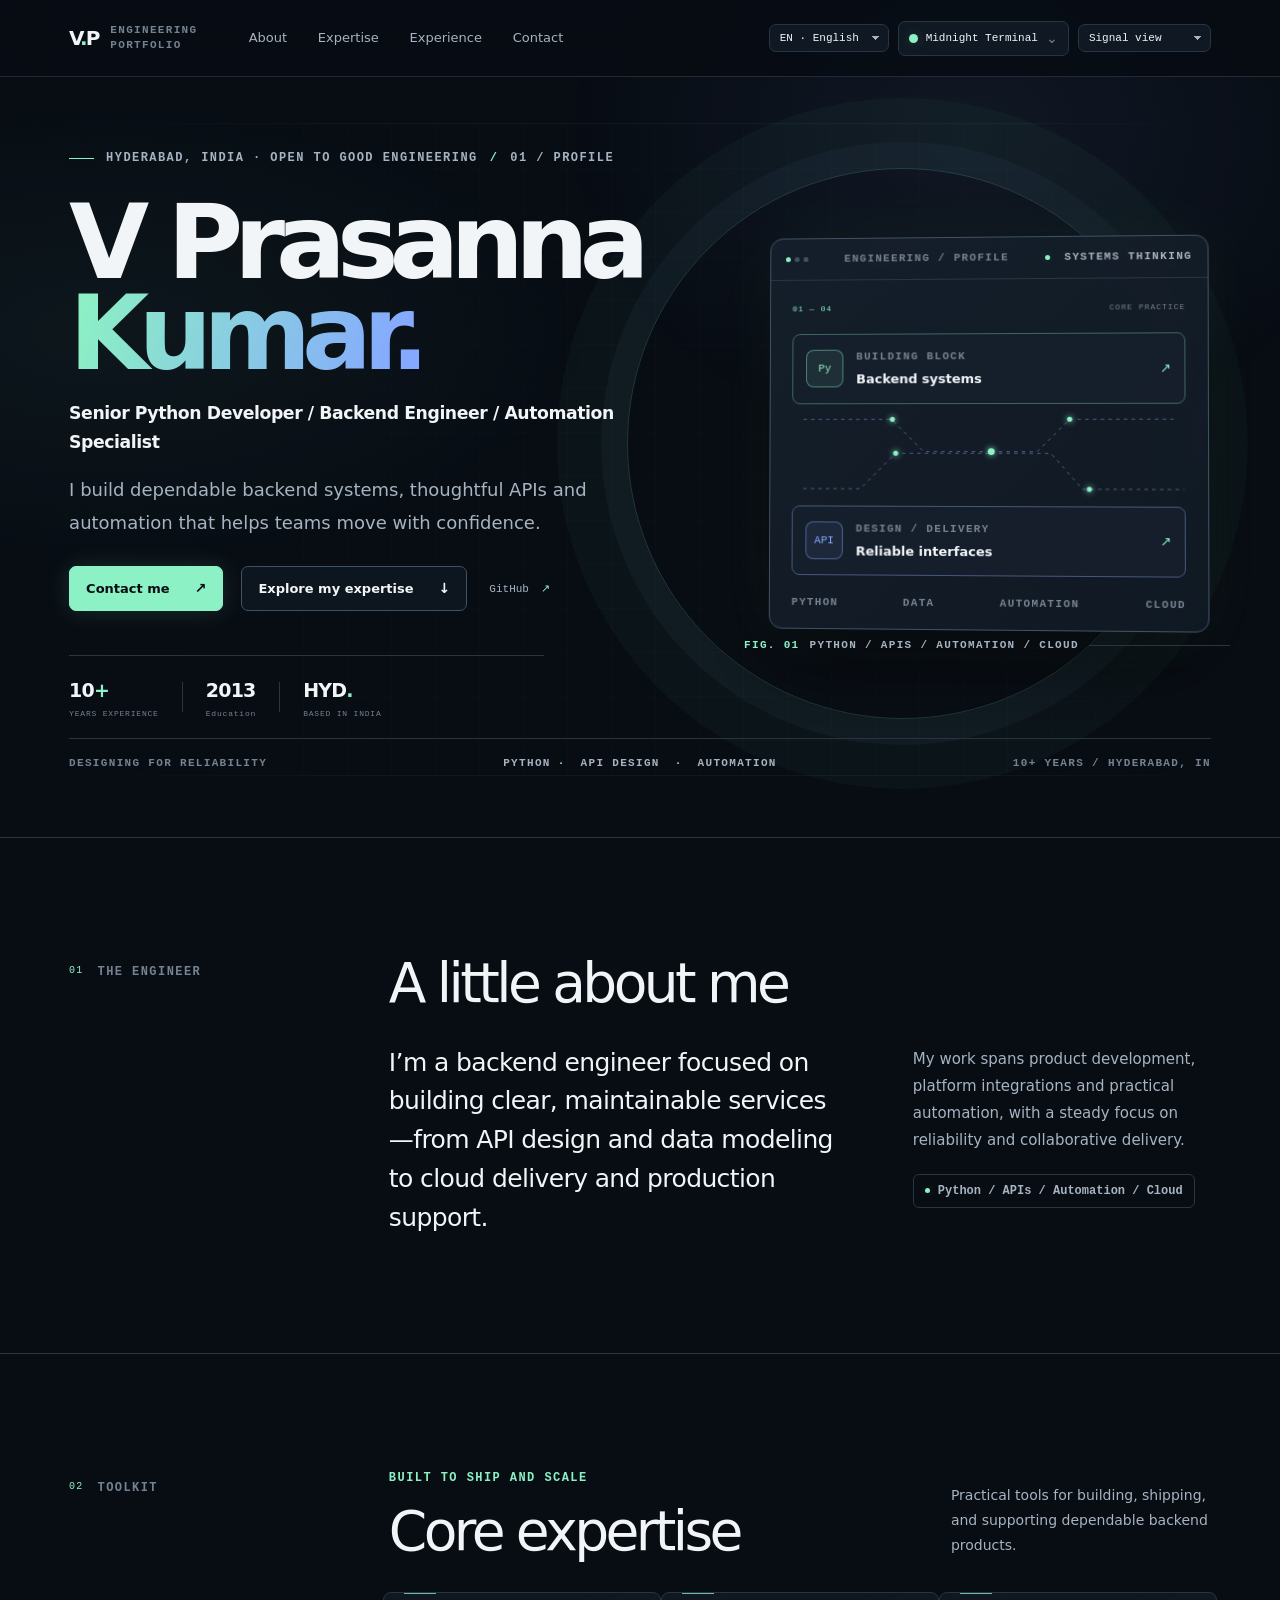
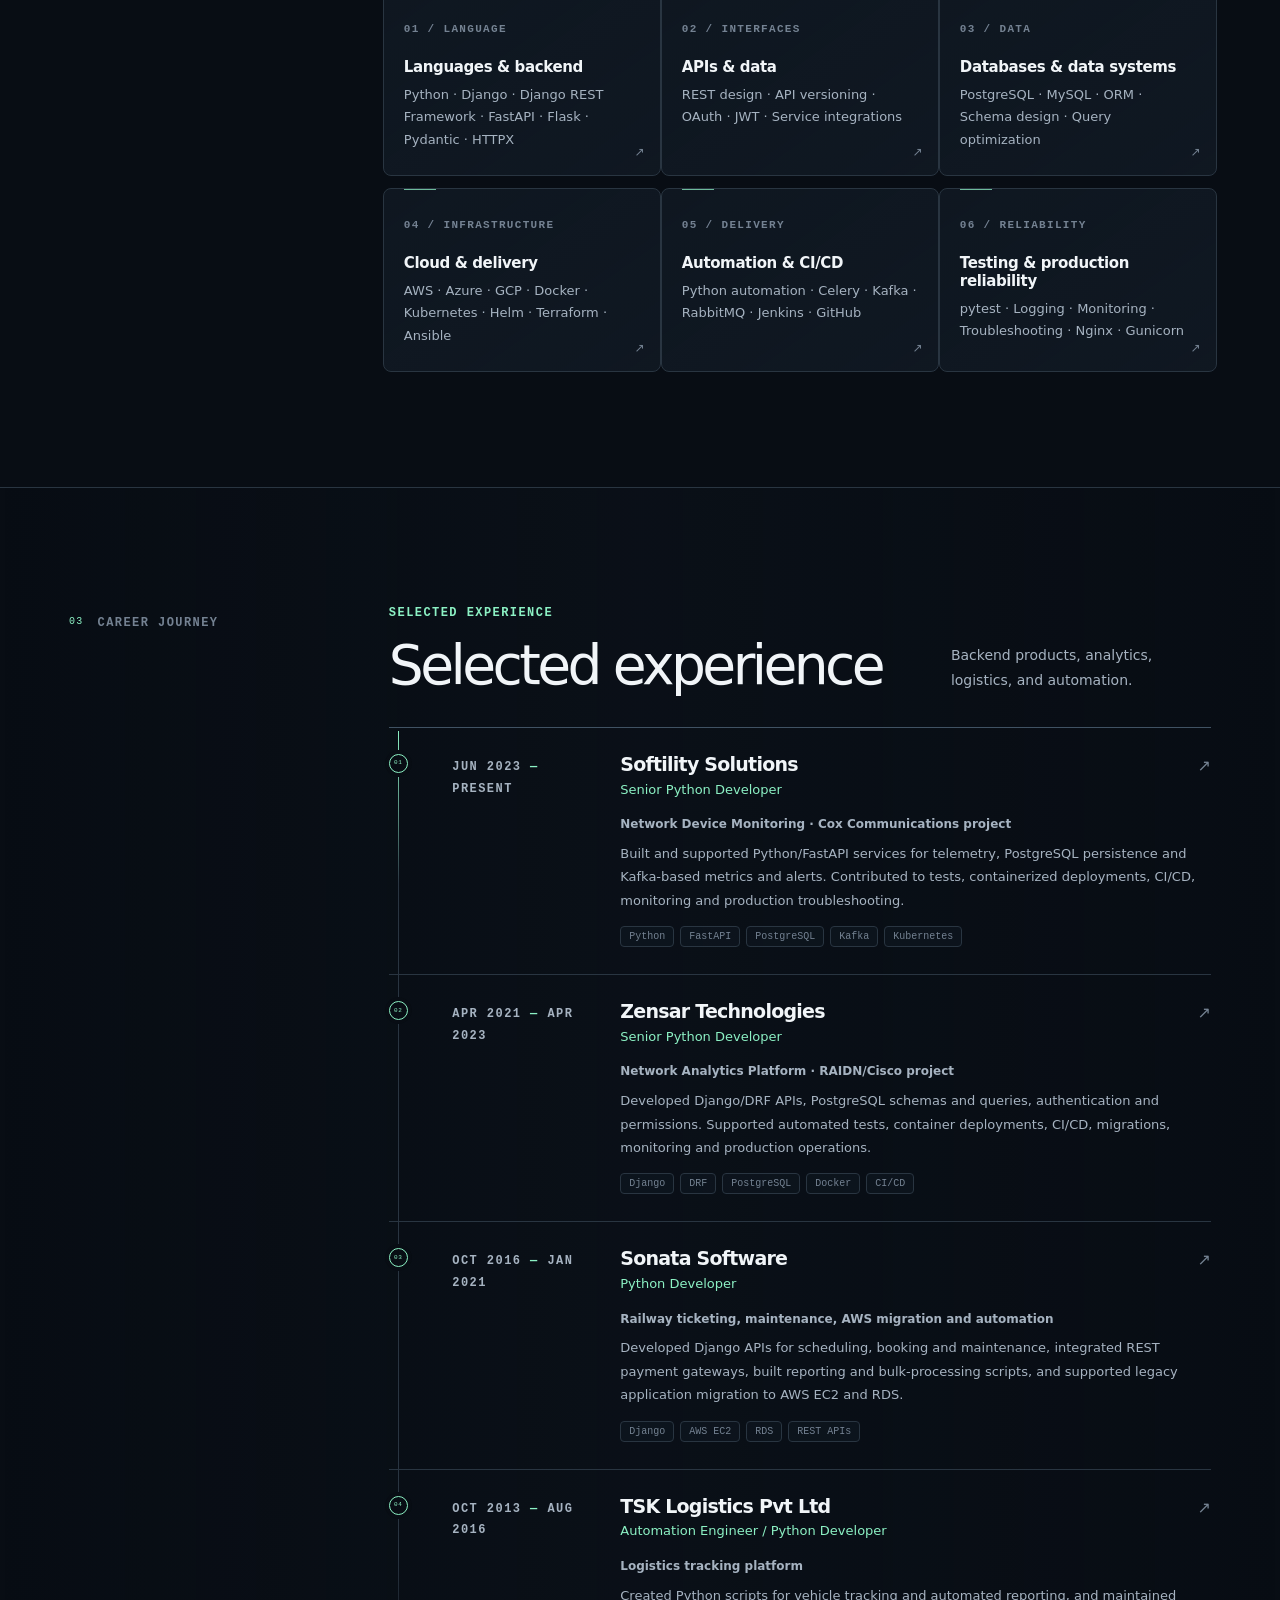
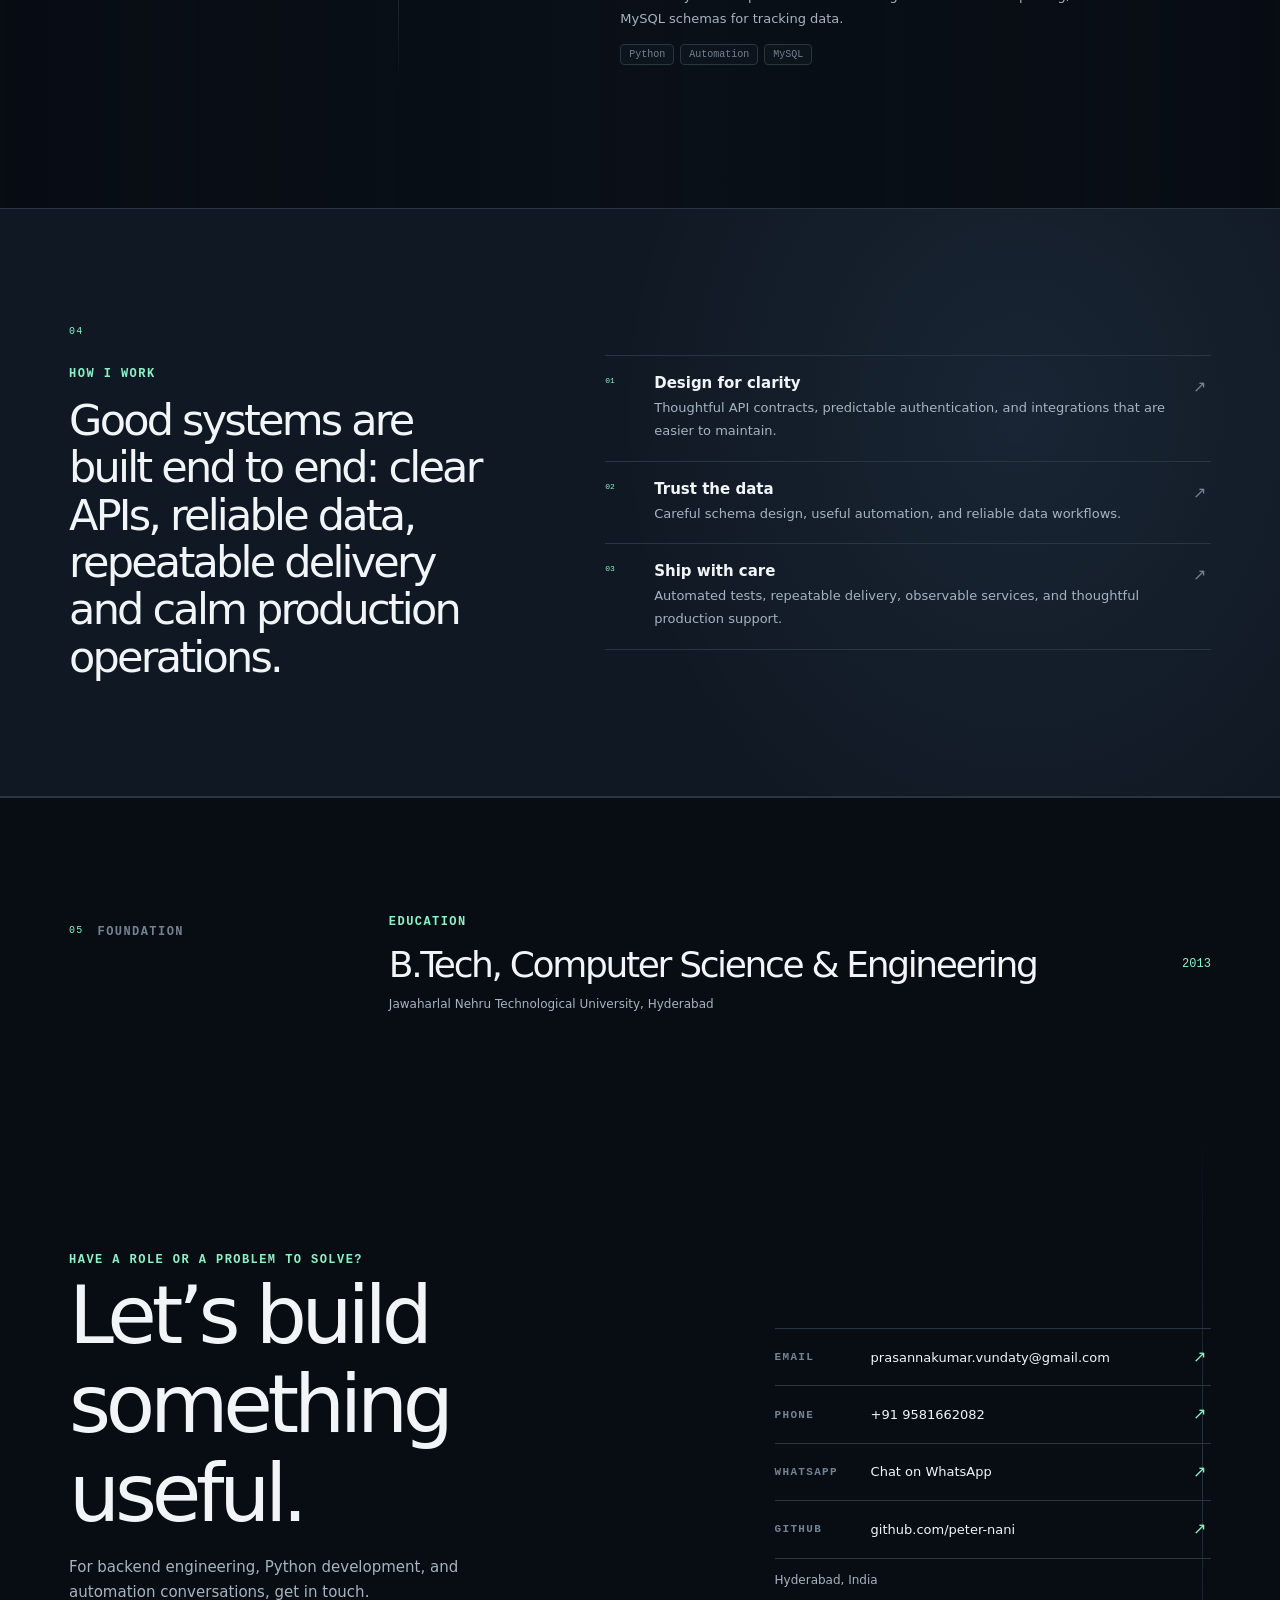
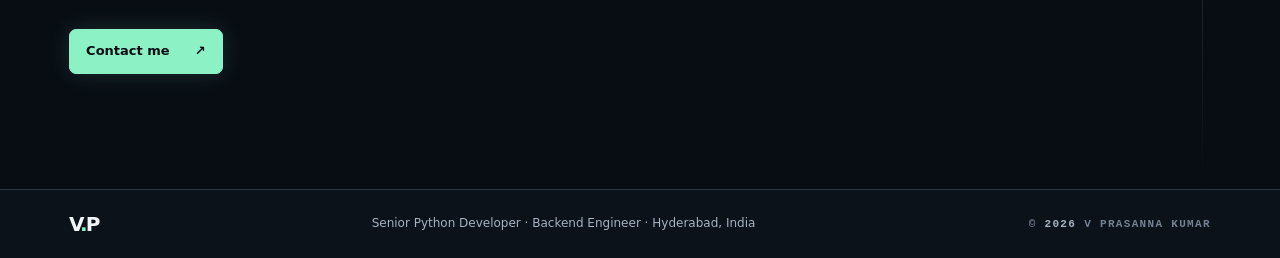
==== commit 392074c7: "view updated" ====
--- a/index.html
+++ b/index.html
@@ -12,32 +12,32 @@
   <meta property="og:locale" content="en_IN">
   <meta property="og:title" content="V Prasanna Kumar — Senior Python Developer">
   <meta property="og:description" content="Backend systems, thoughtful APIs, and practical automation.">
-  <meta property="og:url" content="/en/">
+  <meta property="og:url" content="./en/">
   <meta name="twitter:card" content="summary">
   <meta name="twitter:title" content="V Prasanna Kumar — Senior Python Developer">
   <meta name="twitter:description" content="Backend systems, thoughtful APIs, and practical automation.">
   <title>V Prasanna Kumar — Senior Python Developer | Django, FastAPI &amp; Backend APIs</title>
-  <link rel="canonical" href="/en/">
-  <link rel="alternate" hreflang="en" href="/en/">
-  <link rel="alternate" hreflang="hi" href="/hi/">
-  <link rel="alternate" hreflang="te" href="/te/">
-  <link rel="alternate" hreflang="zh" href="/zh/">
-  <link rel="alternate" hreflang="de" href="/de/">
-  <link rel="alternate" hreflang="ur" href="/ur/">
-  <link rel="alternate" hreflang="es" href="/es/">
-  <link rel="alternate" hreflang="pt" href="/pt/">
-  <link rel="alternate" hreflang="ru" href="/ru/">
-  <link rel="alternate" hreflang="ar" href="/ar/">
-  <link rel="alternate" hreflang="fr" href="/fr/">
-  <link rel="alternate" hreflang="ko" href="/ko/">
-  <link rel="alternate" hreflang="x-default" href="/en/">
-  <link rel="icon" href="/favicon.svg" type="image/svg+xml">
-  <script src="/theme-init.js"></script>
+  <link rel="canonical" href="./en/">
+  <link rel="alternate" hreflang="en" href="./en/">
+  <link rel="alternate" hreflang="hi" href="./hi/">
+  <link rel="alternate" hreflang="te" href="./te/">
+  <link rel="alternate" hreflang="zh" href="./zh/">
+  <link rel="alternate" hreflang="de" href="./de/">
+  <link rel="alternate" hreflang="ur" href="./ur/">
+  <link rel="alternate" hreflang="es" href="./es/">
+  <link rel="alternate" hreflang="pt" href="./pt/">
+  <link rel="alternate" hreflang="ru" href="./ru/">
+  <link rel="alternate" hreflang="ar" href="./ar/">
+  <link rel="alternate" hreflang="fr" href="./fr/">
+  <link rel="alternate" hreflang="ko" href="./ko/">
+  <link rel="alternate" hreflang="x-default" href="./en/">
+  <link rel="icon" href="./favicon.svg" type="image/svg+xml">
+  <script src="./theme-init.js"></script>
   <link href="https://cdn.jsdelivr.net/npm/bootstrap@5.3.8/dist/css/bootstrap.min.css" rel="stylesheet" integrity="sha384-sRIl4kxILFvY47J16cr9ZwB07vP4J8+LH7qKQnuqkuIAvNWLzeN8tE5YBujZqJLB" crossorigin="anonymous">
-  <link rel="stylesheet" href="/styles.css">
-  <link rel="stylesheet" href="/themes.css">
-  <link rel="stylesheet" href="/views.css">
-  <script type="application/ld+json">{"@context":"https://schema.org","@type":"ProfilePage","name":"V Prasanna Kumar — Senior Python Developer","url":"/en/","mainEntity":{"@type":"Person","name":"V Prasanna Kumar","jobTitle":"Senior Python Developer | Backend Engineer | Automation Specialist","description":"Senior Python developer with 10+ years of experience building maintainable services with Python, Django, Django REST Framework and FastAPI.","url":"/en/","email":"mailto:prasannakumar.vundaty@gmail.com","sameAs":["https://github.com/peter-nani"],"address":{"@type":"PostalAddress","addressLocality":"Hyderabad","addressCountry":"IN"},"knowsAbout":["Python","Django","FastAPI","REST API Development","PostgreSQL","AWS","Docker","Kubernetes","Automation"]}}</script>
+  <link rel="stylesheet" href="./styles.css">
+  <link rel="stylesheet" href="./themes.css">
+  <link rel="stylesheet" href="./views.css">
+  <script type="application/ld+json">{"@context":"https://schema.org","@type":"ProfilePage","name":"V Prasanna Kumar — Senior Python Developer","url":"./en/","mainEntity":{"@type":"Person","name":"V Prasanna Kumar","jobTitle":"Senior Python Developer | Backend Engineer | Automation Specialist","description":"Senior Python developer with 10+ years of experience building maintainable services with Python, Django, Django REST Framework and FastAPI.","url":"./en/","email":"mailto:prasannakumar.vundaty@gmail.com","sameAs":["https://github.com/peter-nani"],"address":{"@type":"PostalAddress","addressLocality":"Hyderabad","addressCountry":"IN"},"knowsAbout":["Python","Django","FastAPI","REST API Development","PostgreSQL","AWS","Docker","Kubernetes","Automation"]}}</script>
 </head>
 <body data-theme="midnight" data-view="signal">
   <a class="skip-link" href="#main">Skip to content</a>
@@ -145,7 +145,7 @@
   </main>
 
   <footer class="site-footer"><div class="container-xxl footer-inner"><a class="brand" href="#top"><span class="brand-mark">V<span>.</span>P</span></a><p data-i="footer">Senior Python Developer · Backend Engineer · Hyderabad, India</p><span class="footer-code">© <span id="year"></span> V PRASANNA KUMAR</span></div></footer>
-  <script src="/translations.js"></script>
-  <script src="/app.js" defer></script>
+  <script src="./translations.js"></script>
+  <script src="./app.js" defer></script>
 </body>
 </html>
